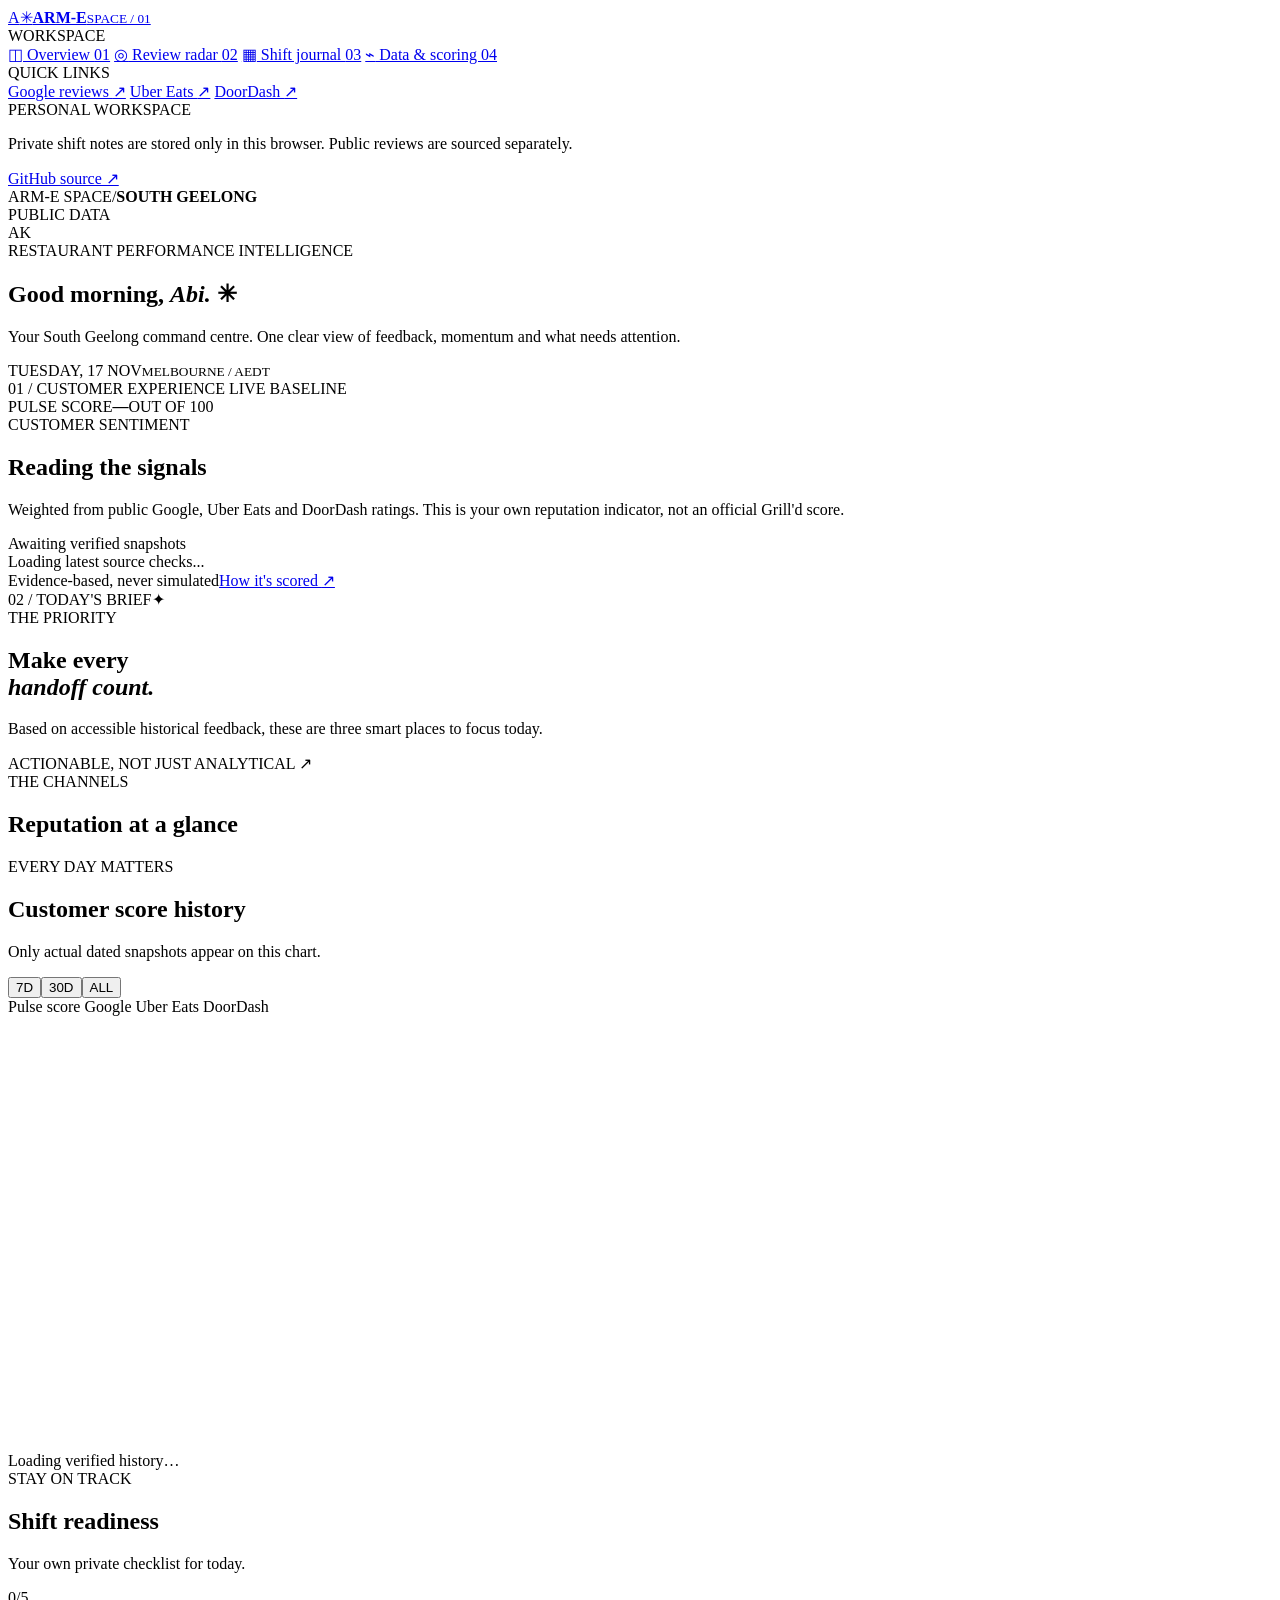
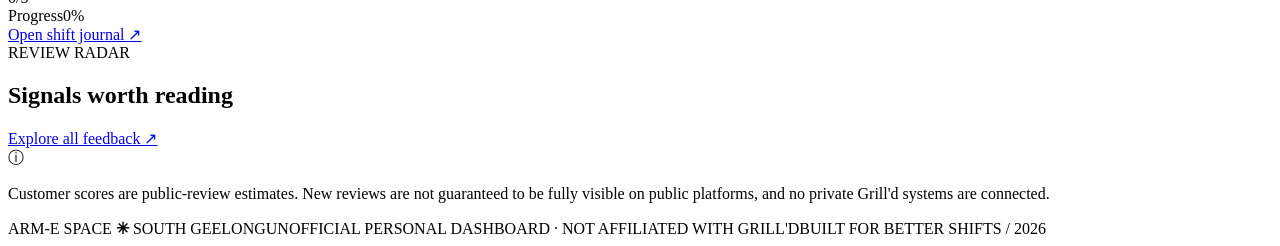
==== arm-e-space/index.html @ 887a0e31 "ARM-E Space: build responsive South Geelong dashboard shell" ====
<!doctype html>
<html lang="en-AU">
<head>
  <meta charset="utf-8">
  <meta name="viewport" content="width=device-width, initial-scale=1">
  <meta name="theme-color" content="#0a111a">
  <meta name="description" content="ARM-E Space: an unofficial personal customer feedback and shift planning dashboard for Grill'd South Geelong.">
  <title>ARM-E Space · South Geelong</title>
  <link rel="preconnect" href="https://fonts.googleapis.com">
  <link rel="preconnect" href="https://fonts.gstatic.com" crossorigin>
  <link href="https://fonts.googleapis.com/css2?family=DM+Sans:wght@400;500;600;700&family=Space+Grotesk:wght@400;500;600;700&display=swap" rel="stylesheet">
  <link rel="icon" href="./icon.svg" type="image/svg+xml">
  <link rel="stylesheet" href="./style.css">
  <script src="./app.js" defer></script>
</head>
<body>
<div class="shell">
  <aside class="sidebar" aria-label="Main navigation">
    <a href="#overview" class="brand" aria-label="ARM-E Space home"><span class="brand-mark">A<span>✳</span></span><span><strong>ARM-E</strong><small>SPACE / 01</small></span></a>
    <div class="nav-group-label">WORKSPACE</div>
    <nav class="navigation">
      <a href="#overview" data-view-link="overview" class="nav-link active"><span class="nav-symbol">◫</span> Overview <span class="nav-end">01</span></a>
      <a href="#feedback" data-view-link="feedback" class="nav-link"><span class="nav-symbol">◎</span> Review radar <span class="nav-end">02</span></a>
      <a href="#shift" data-view-link="shift" class="nav-link"><span class="nav-symbol">▦</span> Shift journal <span class="nav-end">03</span></a>
      <a href="#method" data-view-link="method" class="nav-link"><span class="nav-symbol">⌁</span> Data & scoring <span class="nav-end">04</span></a>
    </nav>
    <div class="nav-group-label nav-second">QUICK LINKS</div>
    <a class="outside-link" href="https://www.google.com/maps/search/?api=1&query=Grilld%20Burgers%20Geelong%20South" target="_blank" rel="noopener noreferrer">Google reviews <span>↗</span></a>
    <a class="outside-link" href="https://www.ubereats.com/au/store/grilld-south-geelong/2gh8t1UWX7C-uvwuHaLikQ" target="_blank" rel="noopener noreferrer">Uber Eats <span>↗</span></a>
    <a class="outside-link" href="https://www.doordash.com/store/grilld-south-geelong-40957569/" target="_blank" rel="noopener noreferrer">DoorDash <span>↗</span></a>
    <div class="sidebar-bottom"><div class="tiny-status"><i></i> PERSONAL WORKSPACE</div><p>Private shift notes are stored only in this browser. Public reviews are sourced separately.</p><a href="https://github.com/aby1602/Portfolio/tree/main/arm-e-space" target="_blank" rel="noopener noreferrer">GitHub source ↗</a></div>
  </aside>

  <div class="workspace">
    <header class="topbar">
      <div class="breadcrumbs"><span>ARM-E SPACE</span><span class="breadcrumb-divider">/</span><strong>SOUTH GEELONG</strong></div>
      <div class="top-actions"><span class="sync-pill"><span class="sync-dot"></span> PUBLIC DATA</span><time id="liveClock"></time><div class="avatar" title="Personal workspace">AK</div></div>
    </header>

    <main class="main-content">
      <section id="overview" data-view class="view">
        <div class="page-heading"><div><div class="eyebrow"><span class="eyebrow-line"></span> RESTAURANT PERFORMANCE INTELLIGENCE</div><h1>Good morning, <em>Abi.</em> <span class="heading-spark">✳</span></h1><p>Your South Geelong command centre. One clear view of feedback, momentum and what needs attention.</p></div><div class="heading-date"><span id="todayLabel">TUESDAY, 17 NOV</span><small>MELBOURNE / AEDT</small></div></div>

        <div class="score-area">
          <article class="panel score-card">
            <div class="panel-kicker"><span>01 / CUSTOMER EXPERIENCE</span><span class="chip lime"><span class="tiny-circle"></span> LIVE BASELINE</span></div>
            <div class="score-content">
              <div class="score-ring" id="scoreRing"><div class="ring-inner"><span class="ring-label">PULSE SCORE</span><strong id="pulseScore">—</strong><span class="ring-max">OUT OF 100</span></div></div>
              <div class="score-context"><span class="mini-eyebrow">CUSTOMER SENTIMENT</span><h2 id="scoreHeadline">Reading the signals</h2><p>Weighted from public Google, Uber Eats and DoorDash ratings. This is your own reputation indicator, not an official Grill'd score.</p><div class="score-trend" id="scoreDelta">Awaiting verified snapshots</div><div class="asof" id="scoreAsOf">Loading latest source checks...</div></div>
            </div>
            <div class="score-footer"><span><b class="footer-dot"></b> Evidence-based, never simulated</span><a href="#method" data-view-link="method">How it's scored <span>↗</span></a></div>
          </article>

          <article class="panel focus-card">
            <div class="panel-kicker"><span>02 / TODAY'S BRIEF</span><span class="focus-icon">✦</span></div>
            <div class="focus-top"><span class="focus-overline">THE PRIORITY</span><h2>Make every<br><em>handoff count.</em></h2><p>Based on accessible historical feedback, these are three smart places to focus today.</p></div>
            <div id="focusList" class="focus-list"></div>
            <div class="focus-foot">ACTIONABLE, NOT JUST ANALYTICAL <span>↗</span></div>
          </article>
        </div>

        <div class="section-head"><div><span class="micro-title">THE CHANNELS</span><h2>Reputation at a glance</h2></div><span class="muted-asof" id="channelsAsOf"></span></div>
        <div class="platform-grid" id="platformGrid"></div>

        <div class="lower-grid">
          <article class="panel graph-panel">
            <div class="panel-top"><div><span class="micro-title">EVERY DAY MATTERS</span><h2>Customer score history</h2><p>Only actual dated snapshots appear on this chart.</p></div><div class="period-switch" role="group" aria-label="Chart time range"><button type="button" data-range="7" class="selected">7D</button><button type="button" data-range="30">30D</button><button type="button" data-range="all">ALL</button></div></div>
            <div class="chart-legend"><span><i class="legend-dot dot-overall"></i> Pulse score</span><span><i class="legend-dot dot-google"></i> Google</span><span><i class="legend-dot dot-uber"></i> Uber Eats</span><span><i class="legend-dot dot-dd"></i> DoorDash</span></div>
            <div class="chart-wrap" id="chartWrap"><svg id="trendSvg" viewBox="0 0 760 260" preserveAspectRatio="xMidYMid meet" role="img" aria-label="Verified dated customer ratings trend chart"></svg></div>
            <div class="chart-caption" id="chartCaption">Loading verified history…</div>
          </article>
          <article class="panel next-panel">
            <div class="panel-top"><div><span class="micro-title">STAY ON TRACK</span><h2>Shift readiness</h2><p>Your own private checklist for today.</p></div><span class="completion-chip" id="completionChip">0/5</span></div>
            <div id="quickChecklist" class="checklist"></div>
            <div class="check-progress"><span id="checkProgressText">Progress</span><span id="checkPercent">0%</span></div>
            <div class="progress-track"><div id="checkFill"></div></div>
            <a href="#shift" data-view-link="shift" class="text-action">Open shift journal <span>↗</span></a>
          </article>
        </div>

        <div class="section-head"><div><span class="micro-title">REVIEW RADAR</span><h2>Signals worth reading</h2></div><a href="#feedback" data-view-link="feedback" class="text-action">Explore all feedback ↗</a></div>
        <div class="insight-grid" id="insightGrid"></div>
        <div class="disclosure"><span>ⓘ</span><p>Customer scores are public-review estimates. New reviews are not guaranteed to be fully visible on public platforms, and no private Grill'd systems are connected.</p></div>
      </section>

      <section id="feedback" data-view class="view" hidden>
        <div class="page-heading simple"><div><div class="eyebrow"><span class="eyebrow-line"></span> FEEDBACK INTELLIGENCE</div><h1>Review <em>radar.</em></h1><p>Catch the compliments. Find the friction. Turn patterns into better shifts.</p></div></div>
        <div class="stat-strip"><div><span>LATEST REVIEW CHECK</span><strong id="reviewCheckStatus">Checking…</strong></div><div><span>HISTORICAL HIGHLIGHTS</span><strong id="highlightCount">—</strong></div><div><span>VERIFIED NEW REVIEWS</span><strong id="newCount">—</strong></div></div>
        <div class="feedback-controls"><div class="filter-group" role="group" aria-label="Review filters"><button type="button" data-filter="all" class="selected">All feedback</button><button type="button" data-filter="positive">Wins</button><button type="button" data-filter="watch">To improve</button></div><p>Historical reviews are clearly labelled; they're not claimed as newly posted.</p></div>
        <div class="feedback-grid" id="feedbackGrid"></div>
        <div class="disclosure"><span>ⓘ</span><p>Ratings and written reviews can be incomplete or cached on public websites. This radar shows selected verifiable examples, not every customer review.</p></div>
      </section>

      <section id="shift" data-view class="view" hidden>
        <div class="page-heading simple"><div><div class="eyebrow"><span class="eyebrow-line"></span> YOUR PRIVATE OPERATING LOG</div><h1>Own the <em>shift.</em></h1><p>A low-friction place to reflect, reset and build better habits each day.</p></div></div>
        <div class="private-notice"><span>◈</span><div><strong>Private by design</strong><p>Everything on this page stays in your current browser's local storage, not GitHub. Export a backup before clearing browser data or switching devices.</p></div></div>
        <div class="journal-grid">
          <article class="panel journal-panel"><div class="panel-top"><div><span class="micro-title">DAILY CHECK-IN</span><h2>Shift scorecard</h2></div><label class="date-label">DATE <input type="date" id="journalDate"></label></div>
            <p class="panel-help">Rate your own shift from 1 (needs work) to 5 (excellent). Self-assessment is separate from public review scores.</p>
            <div id="metricControls" class="metric-controls"></div>
            <div class="journal-score"><div><small>MY SHIFT SCORE</small><strong id="shiftScore">Not rated</strong></div><span>SELF-REPORTED / 100</span></div>
            <label class="note-label" for="journalNotes">SHIFT NOTES / WINS / NEXT STEPS</label><textarea id="journalNotes" rows="5" placeholder="What went well? What would I improve? Any coaching or follow-ups for tomorrow?"></textarea>
            <div class="journal-actions"><button type="button" id="saveJournal" class="primary-button">Save today's log <span>↗</span></button><button type="button" id="exportJournal" class="secondary-button">Export backup ↓</button></div><p id="saveStatus" class="form-status" aria-live="polite"></p>
          </article>
          <article class="panel journal-side"><div class="panel-top"><div><span class="micro-title">YOUR PERSONAL TRACKER</span><h2>Recent logs</h2><p>Build your own operational history.</p></div></div><div id="journalHistory" class="journal-history"></div><div class="journal-side-foot"><strong>Small improvements compound.</strong><p>Score the shift, note the lesson, and carry one improvement into the next day.</p></div></article>
        </div>
      </section>

      <section id="method" data-view class="view" hidden>
        <div class="page-heading simple"><div><div class="eyebrow"><span class="eyebrow-line"></span> TRANSPARENCY & TRUST</div><h1>Behind the <em>numbers.</em></h1><p>Every point comes from a dated public observation. Here's what the dashboard can and cannot tell you.</p></div></div>
        <div class="method-grid">
          <article class="panel method-hero"><span class="micro-title">CUSTOMER PULSE / FORMULA</span><h2>Simple, explainable, consistent.</h2><div class="formula">({<span>Google × 50%</span>} + {<span>Uber Eats × 30%</span>} + {<span>DoorDash × 20%</span>}) ÷ 5 × 100</div><p>Weights reflect an editorial dashboard choice. They're not based on Grill'd policy, and sources do not measure identical customer populations. Missing ratings mean no score for that date.</p></article>
          <article class="panel method-side"><span class="micro-title">IMPORTANT DISTINCTION</span><h2>Review score ≠ store performance.</h2><p>This site does not know sales, service times, team performance, orders, complaints received internally or official Grill'd audits. Your private shift score is a self-report, not verified operational data.</p></article>
        </div>
        <div class="panel history-panel"><div class="panel-top"><div><span class="micro-title">AUDIT TRAIL</span><h2>Verified snapshots</h2><p>Rating counts marked “+” are lower-bound estimates, not precise counts.</p></div></div><div class="history-table-wrap"><table class="history-table"><thead><tr><th>DATE</th><th>GOOGLE</th><th>UBER EATS</th><th>DOORDASH</th><th>PULSE</th><th>COVERAGE</th></tr></thead><tbody id="snapshotRows"></tbody></table></div></div>
        <div class="method-footer"><p>Data file: <a href="./data/reviews.json" target="_blank" rel="noopener noreferrer">reviews.json ↗</a></p><p>Monitoring source: daily ChatGPT Grill'd Geelong Review Watch. The published chart changes only when this JSON is updated with verified observations.</p></div>
      </section>
    </main>
    <footer class="footer"><span>ARM-E SPACE <b>✳</b> SOUTH GEELONG</span><span>UNOFFICIAL PERSONAL DASHBOARD · NOT AFFILIATED WITH GRILL'D</span><span>BUILT FOR BETTER SHIFTS / 2026</span></footer>
  </div>
</div>
<div class="toast" id="toast" role="status" aria-live="polite"></div>
</body>
</html>
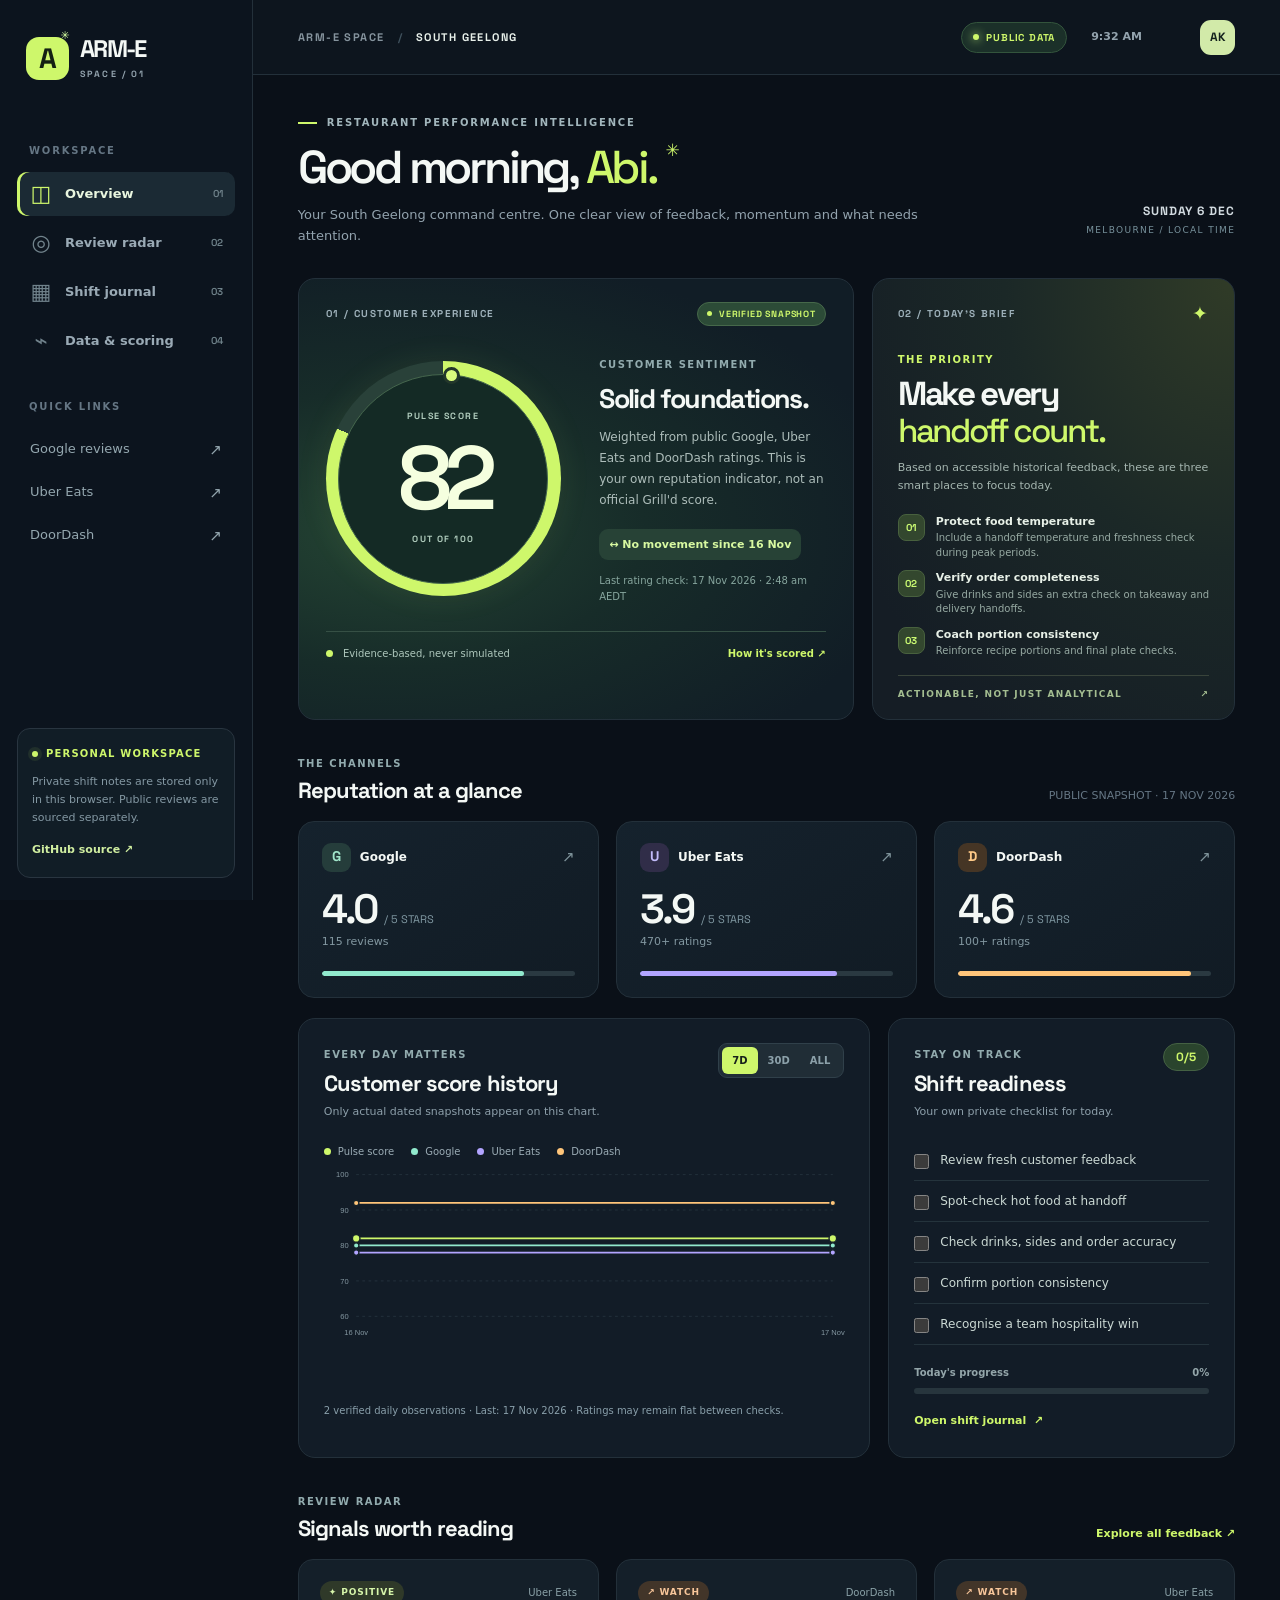
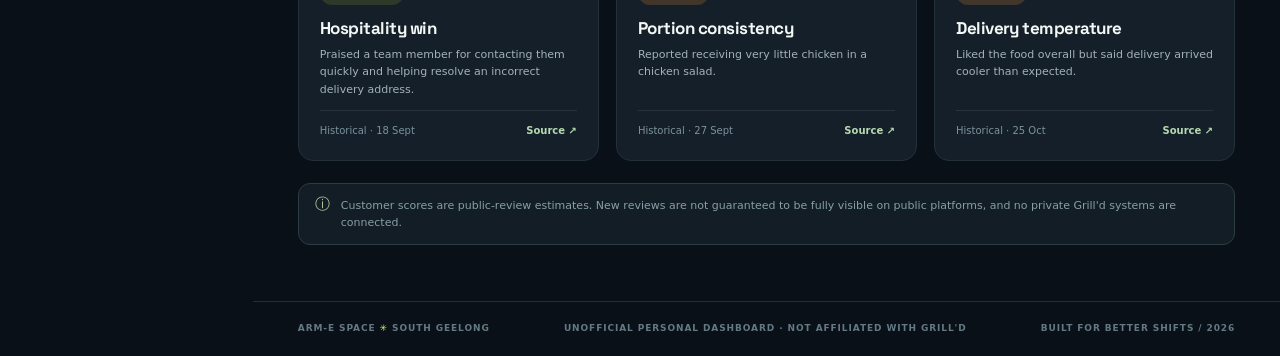
==== commit 67ef3438: "ARM-E Space: clarify source freshness and local timezone" ====
--- a/arm-e-space/index.html
+++ b/arm-e-space/index.html
@@ -39,11 +39,11 @@
 
     <main class="main-content">
       <section id="overview" data-view class="view">
-        <div class="page-heading"><div><div class="eyebrow"><span class="eyebrow-line"></span> RESTAURANT PERFORMANCE INTELLIGENCE</div><h1>Good morning, <em>Abi.</em> <span class="heading-spark">✳</span></h1><p>Your South Geelong command centre. One clear view of feedback, momentum and what needs attention.</p></div><div class="heading-date"><span id="todayLabel">TUESDAY, 17 NOV</span><small>MELBOURNE / AEDT</small></div></div>
+        <div class="page-heading"><div><div class="eyebrow"><span class="eyebrow-line"></span> RESTAURANT PERFORMANCE INTELLIGENCE</div><h1>Good morning, <em>Abi.</em> <span class="heading-spark">✳</span></h1><p>Your South Geelong command centre. One clear view of feedback, momentum and what needs attention.</p></div><div class="heading-date"><span id="todayLabel">TUESDAY, 17 NOV</span><small>MELBOURNE / LOCAL TIME</small></div></div>
 
         <div class="score-area">
           <article class="panel score-card">
-            <div class="panel-kicker"><span>01 / CUSTOMER EXPERIENCE</span><span class="chip lime"><span class="tiny-circle"></span> LIVE BASELINE</span></div>
+            <div class="panel-kicker"><span>01 / CUSTOMER EXPERIENCE</span><span class="chip lime"><span class="tiny-circle"></span> VERIFIED SNAPSHOT</span></div>
             <div class="score-content">
               <div class="score-ring" id="scoreRing"><div class="ring-inner"><span class="ring-label">PULSE SCORE</span><strong id="pulseScore">—</strong><span class="ring-max">OUT OF 100</span></div></div>
               <div class="score-context"><span class="mini-eyebrow">CUSTOMER SENTIMENT</span><h2 id="scoreHeadline">Reading the signals</h2><p>Weighted from public Google, Uber Eats and DoorDash ratings. This is your own reputation indicator, not an official Grill'd score.</p><div class="score-trend" id="scoreDelta">Awaiting verified snapshots</div><div class="asof" id="scoreAsOf">Loading latest source checks...</div></div>
--- a/arm-e-space/style.css
+++ b/arm-e-space/style.css
@@ -0,0 +1,232 @@
+:root{color-scheme:dark;--bg:#0a1018;--sidebar:#0c141e;--surface:#121c27;--surface-2:#17232e;--border:#293540;--border-soft:#23303a;--text:#f4f8f5;--muted:#93a3ae;--faint:#657684;--lime:#cef76b;--mint:#91e9cd;--yellow:#ffc57a;--purple:#b2a4ff;--radius:17px;font-synthesis:none}
+*{box-sizing:border-box}
+html{scroll-behavior:smooth}
+body{margin:0;background:var(--bg);color:var(--text);font:14px/1.55 "DM Sans",system-ui,sans-serif}
+h1,h2,h3,p{margin:0}
+h1,h2,h3,.brand,.score-ring,.platform-rating,.stat-strip strong{font-family:"Space Grotesk",system-ui,sans-serif}
+button,input,textarea{font:inherit}
+button{cursor:pointer}
+a{color:inherit;text-decoration:none}
+a:focus-visible,button:focus-visible,input:focus-visible,textarea:focus-visible{outline:2px solid var(--lime);outline-offset:3px}
+[hidden]{display:none!important}
+.shell{display:flex;min-height:100vh}
+.sidebar{width:253px;flex:0 0 253px;position:sticky;top:0;height:100vh;background:var(--sidebar);border-right:1px solid var(--border-soft);display:flex;flex-direction:column;padding:30px 17px 22px;z-index:3}
+.brand{display:flex;align-items:center;gap:11px;padding:5px 9px 9px;letter-spacing:-.04em}
+.brand-mark{height:43px;width:43px;display:grid;place-items:center;background:var(--lime);color:#142013;font-size:28px;line-height:1;border-radius:13px;font-weight:700;position:relative}
+.brand-mark span{position:absolute;right:0;top:-7px;color:#d7ffa2;font-size:11px}
+.brand strong{display:block;font-size:24px;line-height:1.15;letter-spacing:-.07em}
+.brand small{font-size:9px;letter-spacing:.24em;color:var(--muted);display:block;font-weight:700;margin-top:5px}
+.nav-group-label{color:var(--faint);font-size:10px;font-weight:700;letter-spacing:.18em;margin:52px 12px 14px}
+.navigation{display:grid;gap:5px}
+.nav-link{display:flex;align-items:center;gap:12px;border-radius:10px;padding:11px 12px;color:#9aaab5;font-size:13px;font-weight:600;transition:background .2s,color .2s}
+.nav-link:hover,.nav-link.active{background:#1b2a34;color:#e9f6df}
+.nav-link.active{box-shadow:inset 3px 0 var(--lime)}
+.nav-symbol{font-family:system-ui;font-size:22px;font-weight:400;color:#71838c;width:24px;line-height:1;text-align:center}
+.nav-link.active .nav-symbol{color:var(--lime)}
+.nav-end{margin-left:auto;color:#70838b;font-size:10px;font-family:"Space Grotesk",sans-serif}
+.nav-second{margin-top:36px}
+.outside-link{color:#94a7af;padding:10px 13px;display:flex;justify-content:space-between;font-size:13px;border-radius:10px}
+.outside-link span{font-size:15px}
+.outside-link:hover{color:var(--lime);background:#182630}
+.sidebar-bottom{margin-top:auto;border:1px solid var(--border);padding:17px 14px;border-radius:13px;background:#111d26}
+.tiny-status{display:flex;align-items:center;gap:8px;font-size:10px;letter-spacing:.12em;font-weight:700;color:var(--lime)}
+.tiny-status i{width:6px;height:6px;border-radius:100%;background:var(--lime);box-shadow:0 0 0 4px #cef76b14}
+.sidebar-bottom p{margin:11px 0;color:#8498a3;font-size:11px;line-height:1.65}
+.sidebar-bottom a{font-size:11px;color:#d0eea0;font-weight:600}
+.workspace{flex:1;min-width:0;display:flex;flex-direction:column}
+.topbar{height:75px;padding:0 clamp(22px,3.5vw,55px);border-bottom:1px solid var(--border-soft);display:flex;justify-content:space-between;align-items:center;background:#0d151e}
+.breadcrumbs{font:700 11px "Space Grotesk",sans-serif;letter-spacing:.13em;color:#85939d}
+.breadcrumbs strong{color:#e7efe9}
+.breadcrumb-divider{margin:0 13px;color:#40525e}
+.top-actions{display:flex;align-items:center;gap:24px}
+.sync-pill{font:700 10px "Space Grotesk",sans-serif;letter-spacing:.08em;color:var(--lime);background:#1b3029;border:1px solid #33543c;border-radius:100px;padding:8px 11px;display:flex;align-items:center;gap:7px}
+.sync-dot{height:6px;width:6px;background:var(--lime);border-radius:50%;box-shadow:0 0 10px #cafc83}
+#liveClock{font-size:11px;font-weight:700;color:var(--muted);min-width:85px}
+.avatar{height:35px;width:35px;border-radius:11px;background:#d2eaa9;color:#13211d;display:grid;place-items:center;font-family:"Space Grotesk",sans-serif;font-size:12px;font-weight:700}
+.main-content{width:100%;max-width:1560px;margin:0 auto;flex:1;padding:40px clamp(22px,3.5vw,55px) 56px}
+.page-heading{display:flex;justify-content:space-between;align-items:flex-end;gap:25px;margin-bottom:32px}
+.page-heading.simple{margin-bottom:29px}
+.eyebrow{font-size:10px;letter-spacing:.18em;font-weight:700;color:#a2b6bc;display:flex;align-items:center;gap:10px;margin-bottom:10px}
+.eyebrow-line{width:19px;height:2px;background:var(--lime);display:inline-block}
+.page-heading h1{font-size:clamp(30px,3.6vw,52px);font-weight:600;letter-spacing:-.07em;line-height:1.15}
+.page-heading h1 em,.focus-top h2 em{color:var(--lime);font-weight:500;font-style:normal}
+.heading-spark{font-size:17px;vertical-align:top;color:var(--lime);letter-spacing:normal}
+.page-heading p{font-size:13px;color:var(--muted);margin-top:12px;max-width:680px}
+.heading-date{text-align:right;flex-shrink:0;display:flex;flex-direction:column;gap:5px;margin-bottom:8px}
+.heading-date span{font:700 12px "Space Grotesk",sans-serif;letter-spacing:.08em;color:#d2dbe0}
+.heading-date small{font-size:9px;letter-spacing:.15em;color:#78929c}
+.panel{background:var(--surface);border:1px solid var(--border-soft);border-radius:var(--radius);min-width:0}
+.score-area{display:grid;grid-template-columns:minmax(0,1.53fr) minmax(290px,1fr);gap:18px}
+.panel-kicker{display:flex;justify-content:space-between;gap:10px;align-items:center;font:700 10px "Space Grotesk",sans-serif;letter-spacing:.14em;color:#9db0b9}
+.score-card{padding:23px 27px 0;background:radial-gradient(ellipse at 16% 57%,#244433 0%,#172c29 39%,#111d26 80%);overflow:hidden}
+.chip{font-size:9px;letter-spacing:.09em;border-radius:30px;padding:5px 9px;display:flex;align-items:center;gap:7px}
+.chip.lime{background:#2c4b37;color:var(--lime);border:1px solid #46684a}
+.tiny-circle{height:5px;width:5px;border-radius:50%;background:var(--lime)}
+.score-content{display:flex;align-items:center;gap:clamp(20px,3vw,49px);padding:27px 0 26px}
+.score-ring{width:clamp(185px,20vw,235px);height:clamp(185px,20vw,235px);border-radius:50%;display:grid;place-items:center;flex-shrink:0;position:relative;background:conic-gradient(var(--lime) 0deg,#263b30 0deg);box-shadow:0 0 34px #caef6c13}
+.score-ring:after{content:"";width:11px;height:11px;position:absolute;top:6px;left:50%;background:#dafb7d;border:3px solid #23372b;border-radius:50%}
+.ring-inner{background:#142a25;width:calc(100% - 25px);height:calc(100% - 25px);border-radius:50%;display:flex;flex-direction:column;align-items:center;justify-content:center;border:1px solid #45664d}
+.ring-label,.ring-max{font-size:9px;letter-spacing:.16em;font-weight:700;color:#afcbbc}
+.ring-inner strong{font-size:clamp(62px,7vw,93px);font-weight:600;letter-spacing:-.09em;line-height:1.2;margin:1px 0;color:#f5ffdf}
+.ring-max{font-size:9px}
+.score-context{min-width:0;max-width:335px}
+.mini-eyebrow,.focus-overline,.micro-title{color:#92abae;font-size:10px;font-weight:700;letter-spacing:.15em}
+.score-context h2{font-size:clamp(23px,2.1vw,33px);line-height:1.12;letter-spacing:-.06em;margin:10px 0 12px}
+.score-context p{color:#adbdba;font-size:12px;line-height:1.75}
+.score-trend{display:inline-flex;align-items:center;gap:7px;padding:7px 10px;border-radius:9px;background:#274236;color:#d8f9a1;font-size:11px;font-weight:700;margin-top:18px}
+.asof{font-size:10px;color:#87a69e;margin-top:13px;line-height:1.6}
+.score-footer{border-top:1px solid #365045;padding:14px 0;display:flex;justify-content:space-between;gap:12px;align-items:center;color:#aec7bc;font-size:10px}
+.score-footer>a{font-weight:700;color:var(--lime)}
+.footer-dot{width:7px;height:7px;border-radius:50%;background:var(--lime);display:inline-block;margin-right:7px}
+.focus-card{padding:22px 25px 17px;background:radial-gradient(ellipse at top right,#303b27 0%,#1b2827 45%,#151d25 86%);display:flex;flex-direction:column;overflow:hidden}
+.focus-icon{color:var(--lime);font-size:19px}
+.focus-top{margin-top:22px}
+.focus-overline{color:var(--lime)}
+.focus-top h2{font-size:clamp(25px,2.6vw,37px);letter-spacing:-.065em;line-height:1.1;margin:7px 0 9px}
+.focus-top p{font-size:11px;line-height:1.7;color:#a5b6b0}
+.focus-list{display:grid;gap:10px;margin:18px 0 16px}
+.focus-item{display:flex;gap:11px;align-items:flex-start}
+.focus-index{font:700 10px "Space Grotesk",sans-serif;color:#cafa72;background:#33472e;border:1px solid #48613e;border-radius:8px;width:27px;height:27px;display:grid;place-items:center;flex:0 0 27px}
+.focus-item strong{font-size:11px;display:block;line-height:1.4;color:#e7f0e7}
+.focus-item p{font-size:10px;color:#97aaa3;margin-top:2px;line-height:1.45}
+.focus-foot{margin-top:auto;border-top:1px solid #39443b;display:flex;justify-content:space-between;padding-top:12px;color:#a4be91;font-size:9px;letter-spacing:.15em;font-weight:700}
+.section-head{display:flex;align-items:flex-end;justify-content:space-between;gap:18px;margin:32px 0 17px}
+.section-head h2{font-size:22px;letter-spacing:-.045em;line-height:1.2;margin-top:4px}
+.muted-asof{color:var(--faint);font-size:11px}
+.platform-grid{display:grid;grid-template-columns:repeat(3,minmax(0,1fr));gap:17px}
+.platform-card{padding:21px 23px;background:linear-gradient(145deg,#15222d,#111b24);border:1px solid var(--border-soft);border-radius:16px;min-width:0;position:relative}
+.platform-top{display:flex;justify-content:space-between;align-items:center;gap:8px}
+.platform-name{display:flex;align-items:center;gap:9px;font-size:12px;font-weight:700}
+.platform-icon{width:29px;height:29px;display:grid;place-items:center;border-radius:9px;font-size:14px;font-family:"Space Grotesk",sans-serif;font-weight:700}
+.platform-icon.google{background:#253d3b;color:#a2e6cb}.platform-icon.uber{background:#302d48;color:#c2bbfa}.platform-icon.dd{background:#453525;color:#ffca88}
+.external-caret{color:#80959c;font-size:15px}
+.platform-rating{display:flex;align-items:baseline;gap:8px;margin:17px 0 3px}
+.platform-rating strong{font-size:41px;line-height:1;font-weight:600;letter-spacing:-.075em}
+.platform-rating span{font-size:11px;color:#8199a3}
+.platform-count{color:#8398a1;font-size:11px}
+.rating-track{height:5px;border-radius:9px;background:#2a3941;overflow:hidden;margin-top:21px}
+.rating-fill{height:100%;border-radius:9px;width:0}
+.rating-fill.google{background:var(--mint)}.rating-fill.uber{background:var(--purple)}.rating-fill.dd{background:var(--yellow)}
+.lower-grid{margin-top:20px;display:grid;grid-template-columns:minmax(0,1.65fr) minmax(290px,1fr);gap:18px}
+.graph-panel,.next-panel{padding:24px 25px;min-width:0}
+.panel-top{display:flex;justify-content:space-between;align-items:flex-start;gap:16px}
+.panel-top h2{font-size:22px;letter-spacing:-.04em;line-height:1.3;margin-top:5px}
+.panel-top p{color:#8d9faa;font-size:11px;margin-top:5px}
+.period-switch{background:#202d36;border:1px solid #30404a;border-radius:9px;display:flex;padding:3px;flex-shrink:0}
+.period-switch button{background:transparent;border:0;color:#8ca1aa;font-size:10px;font-weight:700;padding:6px 10px;border-radius:6px}
+.period-switch button.selected{color:#17211b;background:var(--lime)}
+.chart-legend{display:flex;align-items:center;gap:17px;flex-wrap:wrap;margin:24px 0 5px}
+.chart-legend span{display:flex;align-items:center;gap:7px;font-size:10px;color:#9aabb4}
+.legend-dot{height:7px;width:7px;display:inline-block;border-radius:50%}
+.dot-overall{background:var(--lime)}.dot-google{background:var(--mint)}.dot-uber{background:var(--purple)}.dot-dd{background:var(--yellow)}
+.chart-wrap{width:100%;position:relative;min-height:233px}
+.chart-wrap svg{display:block;width:100%;height:auto;overflow:visible}
+.chart-caption{font-size:10px;color:#899faa;padding-top:5px;min-height:35px}
+.chart-grid{stroke:#2a3a44;stroke-width:1;stroke-dasharray:4 5}
+.chart-axis-label{font-size:11px;fill:#8497a1;font-family:"DM Sans",sans-serif}
+.chart-series{stroke-linejoin:round;stroke-linecap:round;fill:none;stroke-width:2.5}
+.chart-point{stroke:#142129;stroke-width:2}
+.chart-point-focus{fill:#1b2933;stroke:var(--lime);stroke-width:1.5}
+.completion-chip{border:1px solid #446143;background:#2a442d;border-radius:40px;color:var(--lime);font:700 12px "Space Grotesk",sans-serif;padding:5px 12px}
+.checklist{display:grid;gap:0;margin-top:20px}
+.task{display:flex;align-items:flex-start;gap:11px;padding:11px 0;border-bottom:1px solid #24333c;cursor:pointer;font-size:12px;color:#cbd9d4;line-height:1.5}
+.task input{accent-color:var(--lime);margin:3px 0 0;width:15px;height:15px;flex-shrink:0}
+.task:has(input:checked) span{text-decoration:line-through;color:#71878a}
+.check-progress{display:flex;justify-content:space-between;gap:8px;font-size:10px;font-weight:700;color:#94a6aa;margin:20px 0 7px}
+.progress-track{height:6px;background:#27353d;border-radius:100px;overflow:hidden}
+.progress-track>div{height:100%;width:0;background:linear-gradient(90deg,#85d7af,var(--lime));border-radius:100px;transition:width .3s}
+.text-action{display:inline-block;color:var(--lime);font-size:11px;font-weight:700;margin-top:18px}
+.text-action span{margin-left:4px}
+.insight-grid{display:grid;grid-template-columns:repeat(3,minmax(0,1fr));gap:17px}
+.insight-card{background:#141f29;border:1px solid var(--border-soft);border-radius:15px;padding:21px;min-height:185px;display:flex;flex-direction:column}
+.insight-header{display:flex;justify-content:space-between;gap:8px;align-items:center;margin-bottom:13px}
+.tone-pill{font-size:9px;letter-spacing:.1em;font-weight:700;border-radius:30px;padding:5px 9px;background:#2f3929;color:#d6f5aa}
+.tone-pill.watch{background:#423529;color:#f8c69a}
+.insight-source{color:#8aa1a7;font-size:10px}
+.insight-card h3{font-size:17px;line-height:1.24;letter-spacing:-.03em;margin-bottom:7px}
+.insight-card p{font-size:11px;color:#a2b2b8;line-height:1.6;margin-bottom:12px}
+.insight-foot{display:flex;justify-content:space-between;gap:7px;margin-top:auto;padding-top:12px;border-top:1px solid #26333c;font-size:10px;color:#7c939b}
+.insight-foot a{color:#b7d9b0;font-weight:700}
+.disclosure{margin-top:22px;display:flex;gap:11px;align-items:flex-start;border:1px solid #2c3c43;border-radius:12px;padding:13px 16px;color:#879ea7;background:#121d26;font-size:11px}
+.disclosure span{font-size:15px;color:#b8c7a4;line-height:1}
+.footer{margin-top:auto;padding:20px clamp(22px,3.5vw,55px);border-top:1px solid var(--border-soft);display:flex;justify-content:space-between;gap:16px;align-items:center;color:#637984;font-size:9px;letter-spacing:.1em;font-weight:700}
+.footer b{color:var(--lime)}
+.stat-strip{display:grid;grid-template-columns:repeat(3,minmax(0,1fr));gap:14px;margin-bottom:26px}
+.stat-strip>div{background:#16232e;padding:23px;border:1px solid var(--border);border-radius:15px}
+.stat-strip span{color:#91a6af;font-size:10px;letter-spacing:.13em;font-weight:700;display:block}
+.stat-strip strong{font-size:21px;letter-spacing:-.04em;display:block;margin-top:11px}
+.feedback-controls{display:flex;justify-content:space-between;align-items:center;gap:20px;margin-bottom:19px}
+.filter-group{display:inline-flex;gap:5px;background:#1b2933;border-radius:10px;border:1px solid #2d414c;padding:4px}
+.filter-group button{border:0;border-radius:7px;background:transparent;color:#90a6b0;padding:9px 15px;font-size:11px;font-weight:700}
+.filter-group button.selected{color:#1b271d;background:var(--lime)}
+.feedback-controls p{color:#849ba4;font-size:11px}
+.feedback-grid{display:grid;grid-template-columns:repeat(2,minmax(0,1fr));gap:16px}
+.feedback-card{background:#15222c;border:1px solid var(--border);border-radius:14px;padding:23px;display:flex;flex-direction:column;gap:13px}
+.feedback-card-top{display:flex;align-items:center;justify-content:space-between;gap:10px}
+.platform-tag{font-size:11px;color:#d4e0e0;font-weight:700}
+.old-tag{font-size:9px;letter-spacing:.1em;color:#9daeb5;background:#2a3943;padding:5px 9px;border-radius:30px}
+.feedback-card h3{font-size:21px;letter-spacing:-.045em;line-height:1.2}
+.feedback-card p{font-size:12px;color:#aebdc1;line-height:1.65}
+.feedback-card-bottom{border-top:1px solid #30404a;padding-top:12px;margin-top:auto;display:flex;align-items:center;justify-content:space-between;gap:12px;color:#88a0a9;font-size:10px}
+.feedback-card-bottom a{font-size:11px;color:var(--lime);font-weight:700}
+.private-notice{display:flex;gap:14px;padding:18px;background:#1b2f2a;border:1px solid #335d44;border-radius:15px;margin-bottom:19px}
+.private-notice>span{font-size:26px;color:var(--lime)}
+.private-notice strong{font-size:13px;color:#e1f5de}
+.private-notice p{color:#a8c3b4;font-size:11px;margin-top:5px}
+.journal-grid{display:grid;grid-template-columns:minmax(0,1.3fr) minmax(280px,.8fr);gap:18px}
+.journal-panel,.journal-side{padding:26px}
+.date-label{font-size:10px;color:#94aab2;font-weight:700;letter-spacing:.11em;display:flex;flex-direction:column;gap:5px}
+input[type=date]{background:#21313c;border:1px solid #3d515a;color:#e3ede9;border-radius:8px;padding:9px 10px;font-size:12px;color-scheme:dark}
+.panel-help{font-size:11px;color:#8fa5af;margin-top:11px}
+.metric-controls{margin-top:16px}
+.metric-row{border-bottom:1px solid #2a3a44;padding:16px 0 14px;display:flex;align-items:center;justify-content:space-between;gap:18px}
+.metric-row>div:first-child{max-width:265px}
+.metric-row strong{font-size:13px;display:block}
+.metric-row small{font-size:10px;color:#899fab;display:block}
+.metric-pills{display:flex;gap:6px}
+.metric-pills button{width:32px;height:32px;border-radius:9px;border:1px solid #3a4d55;background:#20303b;color:#a3b6bc;font-family:"Space Grotesk",sans-serif;font-weight:700}
+.metric-pills button.active{background:var(--lime);color:#172219;border-color:var(--lime)}
+.journal-score{display:flex;justify-content:space-between;align-items:center;background:#263c30;padding:16px 19px;border:1px solid #426347;border-radius:13px;margin:23px 0}
+.journal-score small{font-size:10px;color:#a8ceb1;display:block;letter-spacing:.13em}
+.journal-score strong{font:600 29px "Space Grotesk",sans-serif;color:var(--lime);display:block}
+.journal-score span{color:#a6c1ae;font-size:10px;font-weight:700}
+.note-label{display:block;color:#a9b9bf;font-size:10px;font-weight:700;letter-spacing:.13em;margin-bottom:9px}
+textarea{resize:vertical;width:100%;background:#1e2d38;border:1px solid #3a4d57;border-radius:12px;color:#edf4ed;padding:14px;min-height:134px;font-size:12px}
+textarea::placeholder{color:#708892}
+.journal-actions{display:flex;gap:9px;flex-wrap:wrap;margin-top:15px}
+.primary-button{background:var(--lime);color:#1d2b1a;border:1px solid var(--lime);padding:11px 17px;border-radius:9px;font-weight:700;font-size:12px}
+.primary-button span{margin-left:12px}
+.secondary-button{border:1px solid #45615b;background:#263830;color:#daeddb;padding:11px 17px;border-radius:9px;font-weight:700;font-size:12px}
+.form-status{color:#a4d2af;min-height:21px;font-size:11px;margin-top:9px}
+.journal-side{display:flex;flex-direction:column}
+.journal-history{margin-top:20px;display:grid;gap:9px;align-content:start}
+.journal-entry{border:1px solid #33434d;background:#1c2c36;border-radius:11px;padding:13px 14px;width:100%;display:flex;align-items:center;justify-content:space-between;gap:10px;text-align:left;color:#d6e0df}
+.journal-entry strong{font-size:11px;display:block}
+.journal-entry small{display:block;font-size:10px;color:#91a4ac;margin-top:4px}
+.journal-entry b{font:700 20px "Space Grotesk",sans-serif;color:var(--lime)}
+.journal-empty{color:#91a4ac;font-size:12px;padding:22px;background:#1d2b34;border-radius:12px}
+.journal-side-foot{padding:22px;background:#293c32;border-radius:13px;margin-top:auto}
+.journal-side-foot strong{color:var(--lime);font-size:15px}
+.journal-side-foot p{color:#b2c7ba;font-size:11px;line-height:1.7;margin-top:7px}
+.method-grid{display:grid;grid-template-columns:minmax(0,1.5fr) minmax(260px,.75fr);gap:18px}
+.method-hero,.method-side,.history-panel{padding:26px}
+.method-hero{background:linear-gradient(140deg,#223b30,#15252a)}
+.method-hero h2,.method-side h2{font-size:27px;letter-spacing:-.055em;margin-top:12px;line-height:1.22}
+.method-hero p,.method-side p{font-size:12px;color:#aac0b9;line-height:1.8;margin-top:16px}
+.formula{margin:23px 0 8px;padding:20px;border:1px solid #53684d;border-radius:13px;background:#263e33;color:#effde5;font:600 clamp(14px,1.6vw,20px) "Space Grotesk",sans-serif;line-height:1.7;overflow-wrap:anywhere}
+.formula span{color:var(--lime)}
+.history-panel{margin-top:18px}
+.history-table-wrap{overflow:auto;margin-top:21px}
+.history-table{border-collapse:collapse;width:100%;font-size:11px;min-width:590px;text-align:left}
+.history-table th{padding:12px 14px;background:#1f2f38;color:#91a7af;font-size:10px;letter-spacing:.13em}
+.history-table td{border-bottom:1px solid #293944;padding:14px;color:#cbd7d5}
+.history-table td strong{font:700 17px "Space Grotesk",sans-serif;color:var(--lime)}
+.method-footer{display:flex;justify-content:space-between;gap:20px;color:#8ba3ab;font-size:11px;margin-top:23px}
+.method-footer p{max-width:500px}
+.method-footer a{color:var(--lime)}
+.toast{opacity:0;pointer-events:none;position:fixed;bottom:24px;right:28px;background:#d1f58a;color:#162619;padding:12px 18px;border-radius:11px;box-shadow:0 20px 45px #0008;font-weight:700;font-size:12px;transition:opacity .2s;z-index:20}
+.toast.show{opacity:1}
+@media(max-width:1160px){.sidebar{width:216px;flex-basis:216px}.main-content{padding:30px 24px}.topbar{padding:0 24px}.score-content{gap:18px}.score-ring{width:183px;height:183px}.ring-inner strong{font-size:65px}.focus-card{padding:20px}.score-card{padding:20px 21px 0}.lower-grid{grid-template-columns:minmax(0,1.3fr) minmax(280px,1fr)}}
+@media(max-width:980px){.sidebar{width:76px;flex-basis:76px;padding:22px 10px}.brand{padding:0;justify-content:center}.brand>span:last-child,.nav-group-label,.nav-link .nav-end,.outside-link,.sidebar-bottom{display:none}.nav-link{justify-content:center;padding:12px 9px;font-size:0}.nav-symbol{font-size:25px}.navigation{margin-top:65px}.score-area,.lower-grid,.journal-grid,.method-grid{grid-template-columns:1fr}.score-ring{width:220px;height:220px}.focus-list{grid-template-columns:repeat(3,1fr)}.focus-top h2 br{display:none}.focus-card{min-height:300px}.footer span:nth-child(2){display:none}}
+@media(max-width:690px){.shell{display:block}.sidebar{position:sticky;top:0;height:57px;width:100%;padding:0 15px;flex-direction:row;align-items:center;justify-content:space-between;border-bottom:1px solid var(--border);border-right:0;z-index:10}.brand-mark{width:34px;height:34px;border-radius:10px;font-size:23px}.brand>span:last-child{display:block}.brand strong{font-size:17px}.brand small{font-size:7px;margin-top:1px}.navigation{display:flex;margin:0;gap:3px}.nav-link,.nav-link:not(.active){display:flex;font-size:0;padding:8px;width:37px;justify-content:center}.nav-link.active{box-shadow:none;background:#253c30}.nav-symbol{font-size:21px}.topbar{height:55px;padding:0 18px}.breadcrumbs{font-size:9px}.top-actions{gap:10px}.sync-pill{font-size:8px;padding:6px 8px}.avatar{display:none}#liveClock{font-size:10px;min-width:0}.main-content{padding:27px 16px 36px}.page-heading{align-items:flex-start}.page-heading h1{font-size:34px}.page-heading p{font-size:12px}.heading-date{display:none}.score-content{flex-direction:column;align-items:center;text-align:center;padding:25px 0}.score-ring{width:216px;height:216px}.score-context{max-width:460px}.score-context h2{font-size:26px}.score-context p{font-size:12px}.score-card{padding:20px 19px 0}.focus-list{grid-template-columns:1fr}.focus-top h2{font-size:30px}.focus-card{min-height:0}.platform-grid{grid-template-columns:1fr;gap:11px}.platform-card{padding:18px}.platform-rating{margin:11px 0 2px}.platform-rating strong{font-size:36px}.rating-track{margin-top:15px}.insight-grid,.feedback-grid,.stat-strip{grid-template-columns:1fr}.graph-panel,.next-panel,.journal-panel,.journal-side{padding:20px 17px}.chart-legend{gap:11px}.panel-top h2{font-size:20px}.footer{padding:18px;flex-wrap:wrap;gap:6px;font-size:8px}.footer span:last-child{display:none}.metric-row{display:block}.metric-pills{margin-top:11px}.method-footer,.feedback-controls{display:block}.feedback-controls p{margin-top:12px}.method-hero,.method-side,.history-panel{padding:20px 18px}.method-hero h2,.method-side h2{font-size:24px}.formula{font-size:15px}}
+@media(prefers-reduced-motion:reduce){*{scroll-behavior:auto!important;transition:none!important;animation:none!important}}
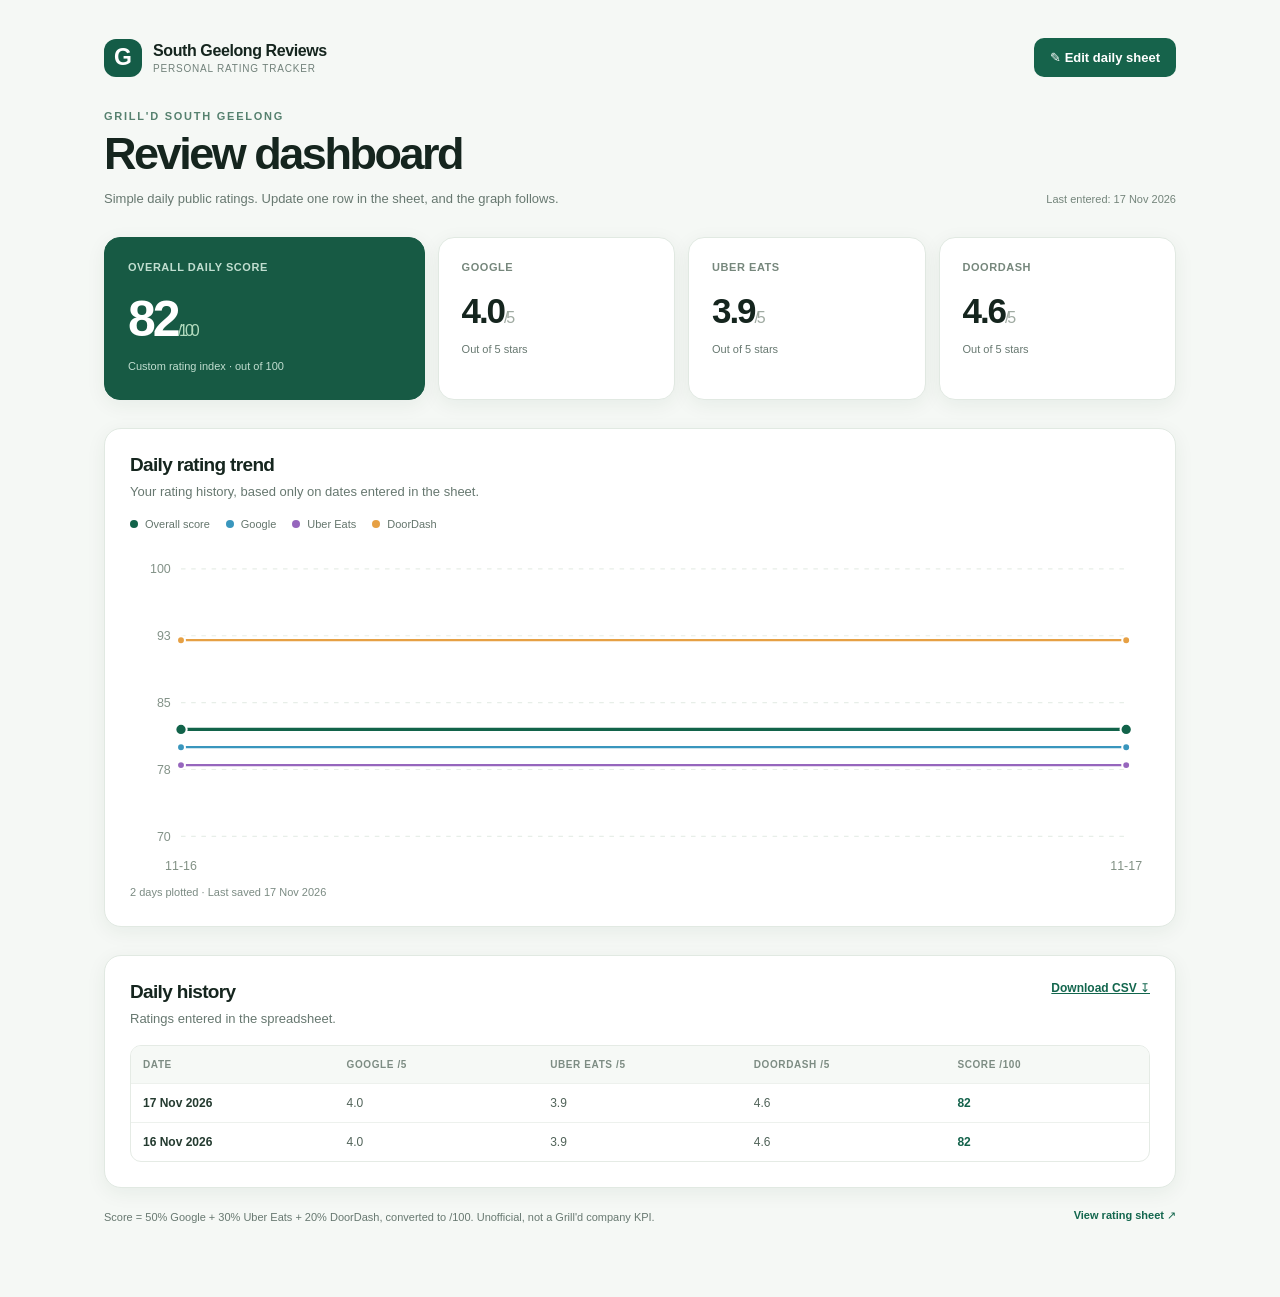
==== commit 8b965d18: "Simplify ARM-E Space to daily review score, graph and editable CSV sheet" ====
--- a/arm-e-space/index.html
+++ b/arm-e-space/index.html
@@ -1,124 +1,135 @@
 <!doctype html>
 <html lang="en-AU">
 <head>
-  <meta charset="utf-8">
-  <meta name="viewport" content="width=device-width, initial-scale=1">
-  <meta name="theme-color" content="#0a111a">
-  <meta name="description" content="ARM-E Space: an unofficial personal customer feedback and shift planning dashboard for Grill'd South Geelong.">
-  <title>ARM-E Space · South Geelong</title>
-  <link rel="preconnect" href="https://fonts.googleapis.com">
-  <link rel="preconnect" href="https://fonts.gstatic.com" crossorigin>
-  <link href="https://fonts.googleapis.com/css2?family=DM+Sans:wght@400;500;600;700&family=Space+Grotesk:wght@400;500;600;700&display=swap" rel="stylesheet">
-  <link rel="icon" href="./icon.svg" type="image/svg+xml">
-  <link rel="stylesheet" href="./style.css">
-  <script src="./app.js" defer></script>
+<meta charset="utf-8">
+<meta name="viewport" content="width=device-width, initial-scale=1">
+<meta name="theme-color" content="#f5f8f5">
+<meta name="description" content="Simple daily public review ratings tracker for Grill'd South Geelong.">
+<title>South Geelong · Review Dashboard</title>
+<style>
+:root{font-family:Inter,ui-sans-serif,-apple-system,BlinkMacSystemFont,"Segoe UI",sans-serif;color:#15251e;background:#f5f8f5;font-synthesis:none}
+*{box-sizing:border-box}body{margin:0}
+main{max-width:1120px;margin:0 auto;padding:38px 24px 70px}
+header{display:flex;gap:15px;align-items:center;justify-content:space-between;margin-bottom:33px}
+.logo{height:38px;width:38px;border-radius:12px;background:#145c47;color:white;font-size:23px;font-weight:800;display:grid;place-items:center}
+.brand{display:flex;align-items:center;gap:11px}
+.brand strong{display:block;font-size:16px;letter-spacing:-.4px}.brand small{display:block;font-size:10px;color:#71817a;margin-top:3px;letter-spacing:.08em}
+a{color:#12664d}
+.button{background:#16634b;color:#fff!important;border:0;border-radius:10px;padding:12px 16px;text-decoration:none;font-size:13px;font-weight:700;display:inline-flex;gap:8px;align-items:center}
+.button:hover{background:#0e4f3b}
+.hero{display:flex;justify-content:space-between;align-items:flex-end;gap:20px;margin:28px 0}
+.eyebrow{font-size:11px;letter-spacing:.16em;font-weight:800;color:#56816f}
+h1{font-size:clamp(29px,4vw,45px);line-height:1.1;letter-spacing:-.055em;margin:7px 0 10px}
+p{color:#677870;font-size:13px;line-height:1.6;margin:0}
+.update-date{white-space:nowrap;text-align:right;font-size:11px;color:#74857b;margin-bottom:4px}
+.card-grid{display:grid;grid-template-columns:1.35fr repeat(3,1fr);gap:13px;margin:25px 0}
+.card{background:#fff;border:1px solid #e1e9e2;border-radius:16px;padding:23px;box-shadow:0 5px 20px #173c2410}
+.card strong{display:block;font-size:35px;letter-spacing:-.06em;line-height:1.18;margin-top:17px}
+.card strong small{font-size:16px;font-weight:500;color:#a0aba2}
+.card .kicker{color:#76877c;font-size:11px;font-weight:750;letter-spacing:.05em}
+.card>p{margin-top:9px;font-size:11px}
+.score-card{background:#175a44;color:white;border-color:#175a44}
+.score-card .kicker,.score-card p{color:#c1ded0}
+.score-card strong{font-size:50px}
+.score-card strong small{color:#b3dbbe}
+.section{margin-top:28px;background:#fff;border:1px solid #e1e9e2;border-radius:17px;padding:25px;box-shadow:0 5px 20px #173c2410}
+.section h2{font-size:19px;letter-spacing:-.035em;margin:0 0 6px}
+.section-head{display:flex;justify-content:space-between;align-items:flex-start;gap:12px;margin-bottom:15px}
+.legend{display:flex;flex-wrap:wrap;gap:16px;margin:13px 0 3px}
+.legend span{display:flex;align-items:center;gap:7px;font-size:11px;color:#64756c}
+.dot{height:8px;width:8px;border-radius:50%;display:inline-block}
+svg{display:block;width:100%;height:auto;max-height:380px;margin-top:14px}
+.chart-note{font-size:11px;color:#7b8b83}
+table{border-collapse:collapse;width:100%;text-align:left;font-size:12px}
+thead th{color:#7d8c83;font-size:10px;letter-spacing:.06em;text-transform:uppercase;padding:13px 12px;background:#f6f9f6}
+tbody td{border-top:1px solid #edf1ed;padding:12px;color:#516359}
+tbody td:first-child{font-weight:700;color:#243b30}
+tbody td:last-child{font-weight:800;color:#12614a}
+.scroller{overflow-x:auto;border:1px solid #e5ebe5;border-radius:11px;margin-top:14px}
+th,td{min-width:120px}
+footer{font-size:11px;color:#74847a;margin-top:21px;display:flex;justify-content:space-between;gap:20px}
+footer p{font-size:11px}footer a{font-weight:650;text-decoration:none}
+.error{padding:25px;background:#fff3ee;color:#943e22;border:1px solid #e7c2b1;border-radius:12px}
+@media(max-width:850px){.card-grid{grid-template-columns:repeat(2,minmax(0,1fr))}.hero{display:block}.update-date{text-align:left;margin-top:13px}}
+@media(max-width:530px){main{padding:22px 14px 45px}.card-grid{gap:9px}.card{padding:18px}.card strong{font-size:30px}.score-card strong{font-size:41px}.card .kicker{font-size:10px}.section{padding:17px}.section-head{display:block}.button{font-size:11px;padding:10px 12px}header{margin-bottom:25px}footer{display:block}footer p{margin-bottom:9px}}
+</style>
 </head>
 <body>
-<div class="shell">
-  <aside class="sidebar" aria-label="Main navigation">
-    <a href="#overview" class="brand" aria-label="ARM-E Space home"><span class="brand-mark">A<span>✳</span></span><span><strong>ARM-E</strong><small>SPACE / 01</small></span></a>
-    <div class="nav-group-label">WORKSPACE</div>
-    <nav class="navigation">
-      <a href="#overview" data-view-link="overview" class="nav-link active"><span class="nav-symbol">◫</span> Overview <span class="nav-end">01</span></a>
-      <a href="#feedback" data-view-link="feedback" class="nav-link"><span class="nav-symbol">◎</span> Review radar <span class="nav-end">02</span></a>
-      <a href="#shift" data-view-link="shift" class="nav-link"><span class="nav-symbol">▦</span> Shift journal <span class="nav-end">03</span></a>
-      <a href="#method" data-view-link="method" class="nav-link"><span class="nav-symbol">⌁</span> Data & scoring <span class="nav-end">04</span></a>
-    </nav>
-    <div class="nav-group-label nav-second">QUICK LINKS</div>
-    <a class="outside-link" href="https://www.google.com/maps/search/?api=1&query=Grilld%20Burgers%20Geelong%20South" target="_blank" rel="noopener noreferrer">Google reviews <span>↗</span></a>
-    <a class="outside-link" href="https://www.ubereats.com/au/store/grilld-south-geelong/2gh8t1UWX7C-uvwuHaLikQ" target="_blank" rel="noopener noreferrer">Uber Eats <span>↗</span></a>
-    <a class="outside-link" href="https://www.doordash.com/store/grilld-south-geelong-40957569/" target="_blank" rel="noopener noreferrer">DoorDash <span>↗</span></a>
-    <div class="sidebar-bottom"><div class="tiny-status"><i></i> PERSONAL WORKSPACE</div><p>Private shift notes are stored only in this browser. Public reviews are sourced separately.</p><a href="https://github.com/aby1602/Portfolio/tree/main/arm-e-space" target="_blank" rel="noopener noreferrer">GitHub source ↗</a></div>
-  </aside>
-
-  <div class="workspace">
-    <header class="topbar">
-      <div class="breadcrumbs"><span>ARM-E SPACE</span><span class="breadcrumb-divider">/</span><strong>SOUTH GEELONG</strong></div>
-      <div class="top-actions"><span class="sync-pill"><span class="sync-dot"></span> PUBLIC DATA</span><time id="liveClock"></time><div class="avatar" title="Personal workspace">AK</div></div>
-    </header>
-
-    <main class="main-content">
-      <section id="overview" data-view class="view">
-        <div class="page-heading"><div><div class="eyebrow"><span class="eyebrow-line"></span> RESTAURANT PERFORMANCE INTELLIGENCE</div><h1>Good morning, <em>Abi.</em> <span class="heading-spark">✳</span></h1><p>Your South Geelong command centre. One clear view of feedback, momentum and what needs attention.</p></div><div class="heading-date"><span id="todayLabel">TUESDAY, 17 NOV</span><small>MELBOURNE / LOCAL TIME</small></div></div>
-
-        <div class="score-area">
-          <article class="panel score-card">
-            <div class="panel-kicker"><span>01 / CUSTOMER EXPERIENCE</span><span class="chip lime"><span class="tiny-circle"></span> VERIFIED SNAPSHOT</span></div>
-            <div class="score-content">
-              <div class="score-ring" id="scoreRing"><div class="ring-inner"><span class="ring-label">PULSE SCORE</span><strong id="pulseScore">—</strong><span class="ring-max">OUT OF 100</span></div></div>
-              <div class="score-context"><span class="mini-eyebrow">CUSTOMER SENTIMENT</span><h2 id="scoreHeadline">Reading the signals</h2><p>Weighted from public Google, Uber Eats and DoorDash ratings. This is your own reputation indicator, not an official Grill'd score.</p><div class="score-trend" id="scoreDelta">Awaiting verified snapshots</div><div class="asof" id="scoreAsOf">Loading latest source checks...</div></div>
-            </div>
-            <div class="score-footer"><span><b class="footer-dot"></b> Evidence-based, never simulated</span><a href="#method" data-view-link="method">How it's scored <span>↗</span></a></div>
-          </article>
-
-          <article class="panel focus-card">
-            <div class="panel-kicker"><span>02 / TODAY'S BRIEF</span><span class="focus-icon">✦</span></div>
-            <div class="focus-top"><span class="focus-overline">THE PRIORITY</span><h2>Make every<br><em>handoff count.</em></h2><p>Based on accessible historical feedback, these are three smart places to focus today.</p></div>
-            <div id="focusList" class="focus-list"></div>
-            <div class="focus-foot">ACTIONABLE, NOT JUST ANALYTICAL <span>↗</span></div>
-          </article>
-        </div>
-
-        <div class="section-head"><div><span class="micro-title">THE CHANNELS</span><h2>Reputation at a glance</h2></div><span class="muted-asof" id="channelsAsOf"></span></div>
-        <div class="platform-grid" id="platformGrid"></div>
-
-        <div class="lower-grid">
-          <article class="panel graph-panel">
-            <div class="panel-top"><div><span class="micro-title">EVERY DAY MATTERS</span><h2>Customer score history</h2><p>Only actual dated snapshots appear on this chart.</p></div><div class="period-switch" role="group" aria-label="Chart time range"><button type="button" data-range="7" class="selected">7D</button><button type="button" data-range="30">30D</button><button type="button" data-range="all">ALL</button></div></div>
-            <div class="chart-legend"><span><i class="legend-dot dot-overall"></i> Pulse score</span><span><i class="legend-dot dot-google"></i> Google</span><span><i class="legend-dot dot-uber"></i> Uber Eats</span><span><i class="legend-dot dot-dd"></i> DoorDash</span></div>
-            <div class="chart-wrap" id="chartWrap"><svg id="trendSvg" viewBox="0 0 760 260" preserveAspectRatio="xMidYMid meet" role="img" aria-label="Verified dated customer ratings trend chart"></svg></div>
-            <div class="chart-caption" id="chartCaption">Loading verified history…</div>
-          </article>
-          <article class="panel next-panel">
-            <div class="panel-top"><div><span class="micro-title">STAY ON TRACK</span><h2>Shift readiness</h2><p>Your own private checklist for today.</p></div><span class="completion-chip" id="completionChip">0/5</span></div>
-            <div id="quickChecklist" class="checklist"></div>
-            <div class="check-progress"><span id="checkProgressText">Progress</span><span id="checkPercent">0%</span></div>
-            <div class="progress-track"><div id="checkFill"></div></div>
-            <a href="#shift" data-view-link="shift" class="text-action">Open shift journal <span>↗</span></a>
-          </article>
-        </div>
-
-        <div class="section-head"><div><span class="micro-title">REVIEW RADAR</span><h2>Signals worth reading</h2></div><a href="#feedback" data-view-link="feedback" class="text-action">Explore all feedback ↗</a></div>
-        <div class="insight-grid" id="insightGrid"></div>
-        <div class="disclosure"><span>ⓘ</span><p>Customer scores are public-review estimates. New reviews are not guaranteed to be fully visible on public platforms, and no private Grill'd systems are connected.</p></div>
-      </section>
-
-      <section id="feedback" data-view class="view" hidden>
-        <div class="page-heading simple"><div><div class="eyebrow"><span class="eyebrow-line"></span> FEEDBACK INTELLIGENCE</div><h1>Review <em>radar.</em></h1><p>Catch the compliments. Find the friction. Turn patterns into better shifts.</p></div></div>
-        <div class="stat-strip"><div><span>LATEST REVIEW CHECK</span><strong id="reviewCheckStatus">Checking…</strong></div><div><span>HISTORICAL HIGHLIGHTS</span><strong id="highlightCount">—</strong></div><div><span>VERIFIED NEW REVIEWS</span><strong id="newCount">—</strong></div></div>
-        <div class="feedback-controls"><div class="filter-group" role="group" aria-label="Review filters"><button type="button" data-filter="all" class="selected">All feedback</button><button type="button" data-filter="positive">Wins</button><button type="button" data-filter="watch">To improve</button></div><p>Historical reviews are clearly labelled; they're not claimed as newly posted.</p></div>
-        <div class="feedback-grid" id="feedbackGrid"></div>
-        <div class="disclosure"><span>ⓘ</span><p>Ratings and written reviews can be incomplete or cached on public websites. This radar shows selected verifiable examples, not every customer review.</p></div>
-      </section>
-
-      <section id="shift" data-view class="view" hidden>
-        <div class="page-heading simple"><div><div class="eyebrow"><span class="eyebrow-line"></span> YOUR PRIVATE OPERATING LOG</div><h1>Own the <em>shift.</em></h1><p>A low-friction place to reflect, reset and build better habits each day.</p></div></div>
-        <div class="private-notice"><span>◈</span><div><strong>Private by design</strong><p>Everything on this page stays in your current browser's local storage, not GitHub. Export a backup before clearing browser data or switching devices.</p></div></div>
-        <div class="journal-grid">
-          <article class="panel journal-panel"><div class="panel-top"><div><span class="micro-title">DAILY CHECK-IN</span><h2>Shift scorecard</h2></div><label class="date-label">DATE <input type="date" id="journalDate"></label></div>
-            <p class="panel-help">Rate your own shift from 1 (needs work) to 5 (excellent). Self-assessment is separate from public review scores.</p>
-            <div id="metricControls" class="metric-controls"></div>
-            <div class="journal-score"><div><small>MY SHIFT SCORE</small><strong id="shiftScore">Not rated</strong></div><span>SELF-REPORTED / 100</span></div>
-            <label class="note-label" for="journalNotes">SHIFT NOTES / WINS / NEXT STEPS</label><textarea id="journalNotes" rows="5" placeholder="What went well? What would I improve? Any coaching or follow-ups for tomorrow?"></textarea>
-            <div class="journal-actions"><button type="button" id="saveJournal" class="primary-button">Save today's log <span>↗</span></button><button type="button" id="exportJournal" class="secondary-button">Export backup ↓</button></div><p id="saveStatus" class="form-status" aria-live="polite"></p>
-          </article>
-          <article class="panel journal-side"><div class="panel-top"><div><span class="micro-title">YOUR PERSONAL TRACKER</span><h2>Recent logs</h2><p>Build your own operational history.</p></div></div><div id="journalHistory" class="journal-history"></div><div class="journal-side-foot"><strong>Small improvements compound.</strong><p>Score the shift, note the lesson, and carry one improvement into the next day.</p></div></article>
-        </div>
-      </section>
-
-      <section id="method" data-view class="view" hidden>
-        <div class="page-heading simple"><div><div class="eyebrow"><span class="eyebrow-line"></span> TRANSPARENCY & TRUST</div><h1>Behind the <em>numbers.</em></h1><p>Every point comes from a dated public observation. Here's what the dashboard can and cannot tell you.</p></div></div>
-        <div class="method-grid">
-          <article class="panel method-hero"><span class="micro-title">CUSTOMER PULSE / FORMULA</span><h2>Simple, explainable, consistent.</h2><div class="formula">({<span>Google × 50%</span>} + {<span>Uber Eats × 30%</span>} + {<span>DoorDash × 20%</span>}) ÷ 5 × 100</div><p>Weights reflect an editorial dashboard choice. They're not based on Grill'd policy, and sources do not measure identical customer populations. Missing ratings mean no score for that date.</p></article>
-          <article class="panel method-side"><span class="micro-title">IMPORTANT DISTINCTION</span><h2>Review score ≠ store performance.</h2><p>This site does not know sales, service times, team performance, orders, complaints received internally or official Grill'd audits. Your private shift score is a self-report, not verified operational data.</p></article>
-        </div>
-        <div class="panel history-panel"><div class="panel-top"><div><span class="micro-title">AUDIT TRAIL</span><h2>Verified snapshots</h2><p>Rating counts marked “+” are lower-bound estimates, not precise counts.</p></div></div><div class="history-table-wrap"><table class="history-table"><thead><tr><th>DATE</th><th>GOOGLE</th><th>UBER EATS</th><th>DOORDASH</th><th>PULSE</th><th>COVERAGE</th></tr></thead><tbody id="snapshotRows"></tbody></table></div></div>
-        <div class="method-footer"><p>Data file: <a href="./data/reviews.json" target="_blank" rel="noopener noreferrer">reviews.json ↗</a></p><p>Monitoring source: daily ChatGPT Grill'd Geelong Review Watch. The published chart changes only when this JSON is updated with verified observations.</p></div>
-      </section>
-    </main>
-    <footer class="footer"><span>ARM-E SPACE <b>✳</b> SOUTH GEELONG</span><span>UNOFFICIAL PERSONAL DASHBOARD · NOT AFFILIATED WITH GRILL'D</span><span>BUILT FOR BETTER SHIFTS / 2026</span></footer>
-  </div>
+<main>
+<header>
+ <div class="brand"><span class="logo">G</span><span><strong>South Geelong Reviews</strong><small>PERSONAL RATING TRACKER</small></span></div>
+ <a class="button" href="https://github.com/aby1602/Portfolio/edit/main/arm-e-space/ratings.csv" target="_blank" rel="noopener noreferrer">✎ Edit daily sheet</a>
+</header>
+<div class="hero">
+ <div><div class="eyebrow">GRILL'D SOUTH GEELONG</div><h1>Review dashboard</h1><p>Simple daily public ratings. Update one row in the sheet, and the graph follows.</p></div>
+ <div class="update-date" id="lastDate">Loading saved ratings…</div>
 </div>
-<div class="toast" id="toast" role="status" aria-live="polite"></div>
+<div id="error" hidden></div>
+<div id="dashboard" hidden>
+ <div class="card-grid">
+   <article class="card score-card"><div class="kicker">OVERALL DAILY SCORE</div><strong id="score">—</strong><p>Custom rating index · out of 100</p></article>
+   <article class="card"><div class="kicker">GOOGLE</div><strong id="google">—</strong><p>Out of 5 stars</p></article>
+   <article class="card"><div class="kicker">UBER EATS</div><strong id="uber">—</strong><p>Out of 5 stars</p></article>
+   <article class="card"><div class="kicker">DOORDASH</div><strong id="dash">—</strong><p>Out of 5 stars</p></article>
+ </div>
+ <section class="section">
+   <div class="section-head"><div><h2>Daily rating trend</h2><p>Your rating history, based only on dates entered in the sheet.</p></div></div>
+   <div class="legend"><span><i class="dot" style="background:#12634a"></i>Overall score</span><span><i class="dot" style="background:#3996bd"></i>Google</span><span><i class="dot" style="background:#9666bd"></i>Uber Eats</span><span><i class="dot" style="background:#e6a044"></i>DoorDash</span></div>
+   <svg id="trend" viewBox="0 0 900 300" role="img" aria-label="Daily score trend"></svg>
+   <p id="chartNote" class="chart-note"></p>
+ </section>
+ <section class="section">
+   <div class="section-head"><div><h2>Daily history</h2><p>Ratings entered in the spreadsheet.</p></div><a href="./ratings.csv" download="south-geelong-ratings.csv" style="font-size:12px;font-weight:750">Download CSV ↧</a></div>
+   <div class="scroller"><table><thead><tr><th>Date</th><th>Google /5</th><th>Uber Eats /5</th><th>DoorDash /5</th><th>Score /100</th></tr></thead><tbody id="rows"></tbody></table></div>
+ </section>
+</div>
+<footer><p>Score = 50% Google + 30% Uber Eats + 20% DoorDash, converted to /100. Unofficial, not a Grill'd company KPI.</p><a href="https://github.com/aby1602/Portfolio/blob/main/arm-e-space/ratings.csv" target="_blank" rel="noopener noreferrer">View rating sheet ↗</a></footer>
+</main>
+<script>
+(function(){
+const src="./ratings.csv";
+const $=(id)=>document.getElementById(id);
+const round=(n)=>Math.round(n);
+function fmt(d){const t=new Date(d+"T12:00:00+11:00");return Number.isNaN(t.getTime())?d:new Intl.DateTimeFormat("en-AU",{day:"numeric",month:"short",year:"numeric",timeZone:"Australia/Melbourne"}).format(t)}
+function xml(s){return String(s).replace(/[&<>"']/g,(c)=>({"&":"&amp;","<":"&lt;",">":"&gt;",'"':"&quot;","'":"&#39;"}[c]))}
+function parse(csv){
+const lines=csv.trim().split(/\r?\n/), result=new Map();
+const header=(lines.shift()||"").trim().toLowerCase().split(",").map(s=>s.trim());
+if(header.join(",")!=="date,google,uber_eats,doordash")throw new Error("Sheet headings must be date,google,uber_eats,doordash.");
+lines.forEach((line)=>{if(!line.trim())return;const cols=line.split(",").map(s=>s.trim());if(cols.length!==4)return;
+const date=cols[0], vals=cols.slice(1).map(Number);
+if(!/^\d{4}-\d{2}-\d{2}$/.test(date)||cols.slice(1).some(s=>s==="")||vals.some(v=>!Number.isFinite(v)||v<0||v>5))return;
+result.set(date,{date,google:vals[0],uber:vals[1],dash:vals[2],score:round((vals[0]*.5+vals[1]*.3+vals[2]*.2)*20)});
+});
+return Array.from(result.values()).sort((a,b)=>a.date.localeCompare(b.date));
+}
+function graph(entries){
+const svg=$("trend"), W=900,H=300,L=45,R=21,T=22,B=42,w=W-L-R,h=H-T-B;
+const all=entries.slice(-45),vals=all.flatMap(r=>[r.score,r.google*20,r.uber*20,r.dash*20]);
+const min=all.length?Math.max(0,Math.floor((Math.min(...vals)-8)/10)*10):0;
+const max=all.length?Math.min(100,Math.ceil((Math.max(...vals)+8)/10)*10):100;
+const lo=min===max?Math.max(0,min-10):min,hi=min===max?Math.min(100,max+10):max;
+const x=(i)=>L+(all.length===1?w/2:(i*w/(all.length-1))),y=(v)=>T+(hi-v)/(hi-lo)*h;
+let markup="";
+for(let i=0;i<=4;i++){const n=lo+(hi-lo)*i/4,py=y(n);markup+='<line x1="'+L+'" x2="'+(W-R)+'" y1="'+py+'" y2="'+py+'" stroke="#e7eee8" stroke-dasharray="4 5"/><text x="'+(L-9)+'" y="'+(py+4)+'" text-anchor="end" fill="#839288" font-size="11">'+Math.round(n)+'</text>'}
+const series=[["dash","#e6a044",r=>r.dash*20],["uber","#9666bd",r=>r.uber*20],["google","#3996bd",r=>r.google*20],["score","#12634a",r=>r.score]];
+series.forEach((s)=>{if(all.length>1){const path=all.map((r,i)=>(i?"L":"M")+x(i).toFixed(1)+" "+y(s[2](r)).toFixed(1)).join(" ");markup+='<path d="'+path+'" fill="none" stroke="'+s[1]+'" stroke-width="'+(s[0]==="score"?3:2)+'" stroke-linecap="round" stroke-linejoin="round"/>'}
+all.forEach((r,i)=>{markup+='<circle cx="'+x(i)+'" cy="'+y(s[2](r))+'" r="'+(s[0]==="score"?5:3.5)+'" fill="'+s[1]+'" stroke="#fff" stroke-width="1.8"><title>'+xml(fmt(r.date)+" · "+s[0]+": "+Math.round(s[2](r))+"/100")+'</title></circle>'})});
+all.forEach((r,i)=>{if(all.length<=9||i%Math.ceil(all.length/8)===0||i===all.length-1)markup+='<text x="'+x(i)+'" y="'+(H-12)+'" text-anchor="middle" fill="#829185" font-size="11">'+xml(r.date.slice(5))+'</text>'});
+svg.innerHTML=markup;
+$("chartNote").textContent=all.length===1?"One day recorded so far; add new rows to see a trend.":all.length+" days plotted · Last saved "+fmt(all[all.length-1].date);
+}
+async function load(){
+try{const r=await fetch(src+"?v="+Date.now(),{cache:"no-store"});if(!r.ok)throw new Error("Could not load the rating sheet.");const entries=parse(await r.text());if(!entries.length)throw new Error("No valid rating rows found.");
+const last=entries[entries.length-1];
+$("score").innerHTML=last.score+'<small>/100</small>';$("google").innerHTML=last.google.toFixed(1)+'<small>/5</small>';$("uber").innerHTML=last.uber.toFixed(1)+'<small>/5</small>';$("dash").innerHTML=last.dash.toFixed(1)+'<small>/5</small>';
+$("lastDate").textContent="Last entered: "+fmt(last.date);
+$("rows").innerHTML=entries.slice().reverse().map(d=>'<tr><td>'+xml(fmt(d.date))+'</td><td>'+d.google.toFixed(1)+'</td><td>'+d.uber.toFixed(1)+'</td><td>'+d.dash.toFixed(1)+'</td><td>'+d.score+'</td></tr>').join("");
+graph(entries);$("dashboard").hidden=false;
+}catch(e){const err=$("error");err.hidden=false;err.className="error";err.textContent=e.message;$("lastDate").textContent="Ratings unavailable";}
+}
+load();
+})();
+</script>
 </body>
 </html>
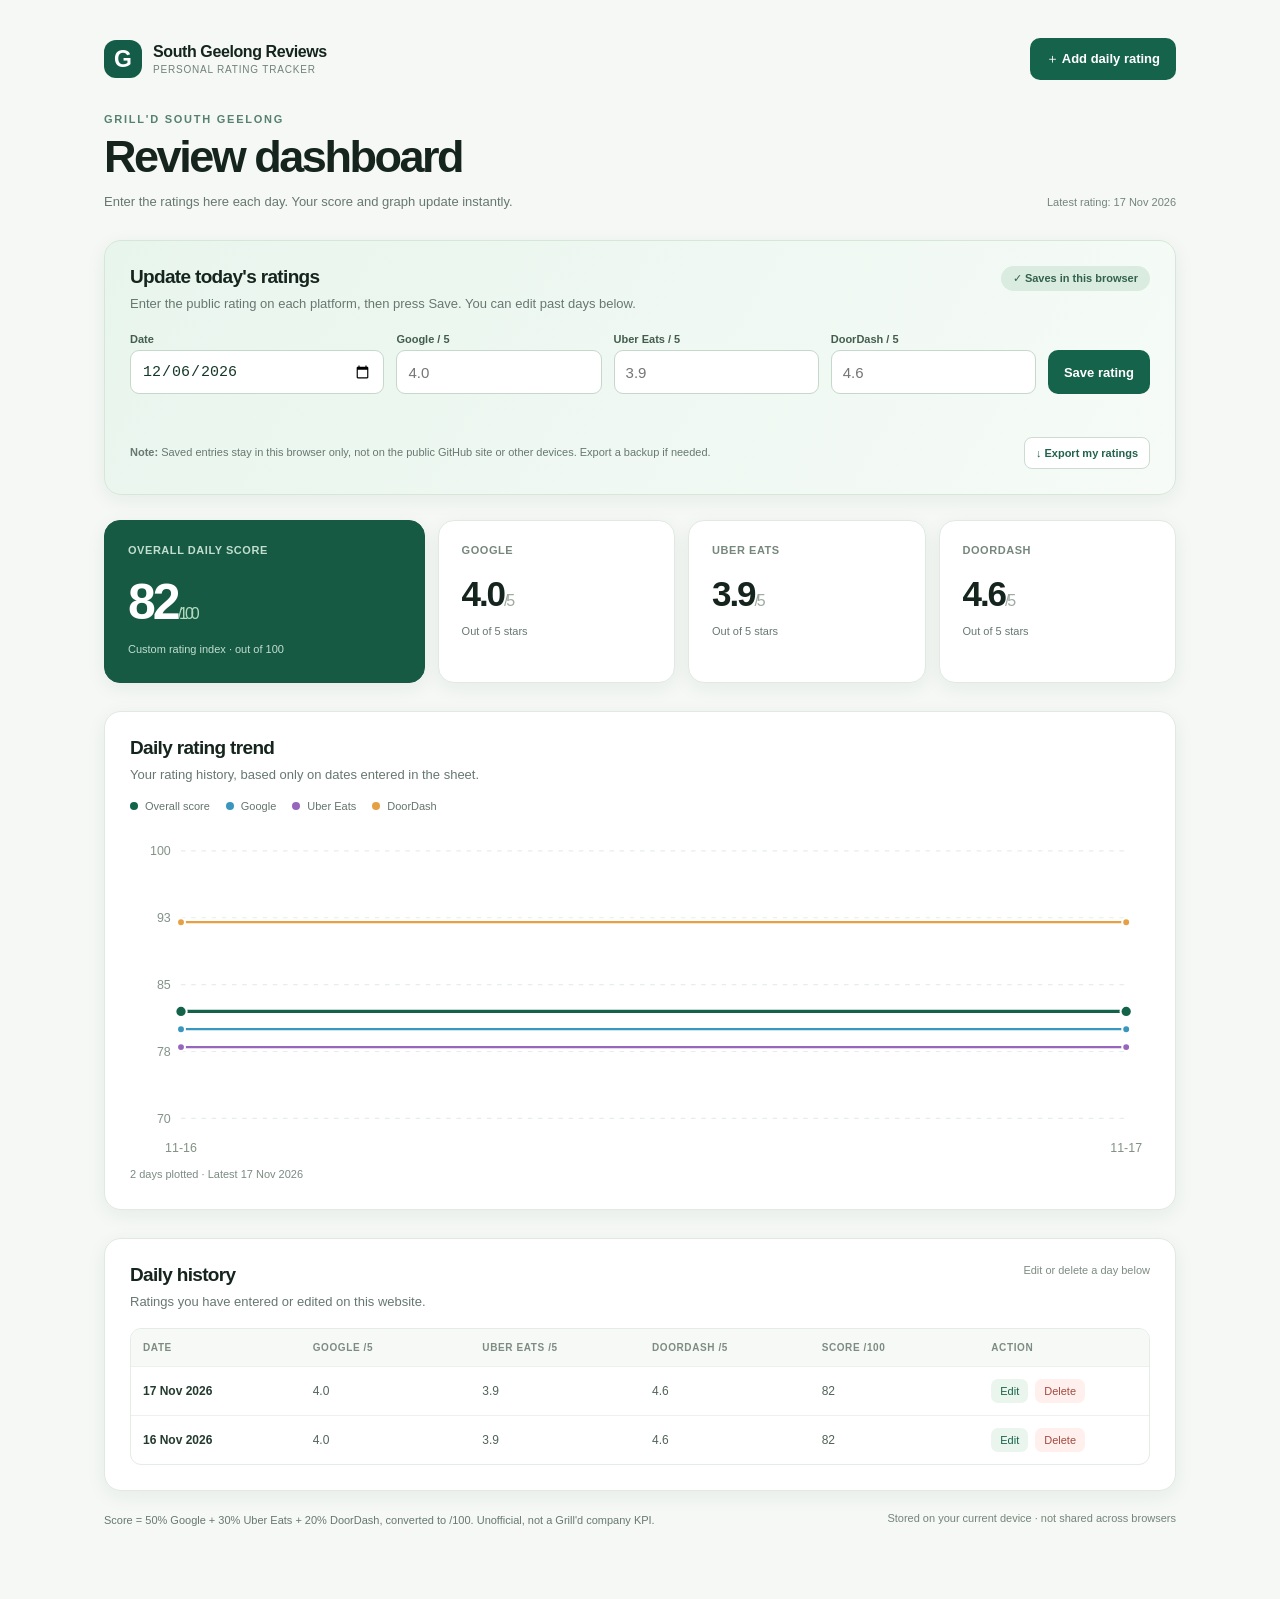
==== commit eb518913: "Enable direct daily rating entries on ARM-E Space website with local browser save and chart updates" ====
--- a/arm-e-space/index.html
+++ b/arm-e-space/index.html
@@ -52,19 +52,53 @@
 .error{padding:25px;background:#fff3ee;color:#943e22;border:1px solid #e7c2b1;border-radius:12px}
 @media(max-width:850px){.card-grid{grid-template-columns:repeat(2,minmax(0,1fr))}.hero{display:block}.update-date{text-align:left;margin-top:13px}}
 @media(max-width:530px){main{padding:22px 14px 45px}.card-grid{gap:9px}.card{padding:18px}.card strong{font-size:30px}.score-card strong{font-size:41px}.card .kicker{font-size:10px}.section{padding:17px}.section-head{display:block}.button{font-size:11px;padding:10px 12px}header{margin-bottom:25px}footer{display:block}footer p{margin-bottom:9px}}
+
+/* Enter a rating right on the site */
+.entry-section{background:linear-gradient(120deg,#e8f5ed,#f6fbf7);border-color:#d6e7d9}
+.entry-head{display:flex;justify-content:space-between;align-items:start;gap:20px;margin-bottom:18px}
+.local-pill{font-size:11px;font-weight:750;color:#32614c;background:#d9ecdf;border-radius:22px;padding:6px 12px;white-space:nowrap}
+.rating-form{display:grid;grid-template-columns:1.24fr repeat(3,1fr) auto;align-items:end;gap:12px}
+.rating-form label{display:block;font-size:11px;color:#435d4d;font-weight:750}
+.rating-form input{display:block;width:100%;height:44px;border:1px solid #c6d8ca;background:#fff;border-radius:9px;padding:0 11px;color:#153829;font-size:15px;margin-top:5px;min-width:0}
+.rating-form input:focus{outline:2px solid #8bc8a2;outline-offset:1px}
+.rating-form button{height:44px;white-space:nowrap;justify-content:center;cursor:pointer;font:700 13px inherit}
+.entry-message{color:#2c6246;font-size:12px;min-height:18px;margin-top:12px}
+.entry-actions{display:flex;justify-content:space-between;flex-wrap:wrap;gap:10px;align-items:center;margin-top:13px}
+.entry-actions p{font-size:11px;max-width:650px}
+.secondary-button{border:1px solid #cddbd0;color:#22634b;background:#fff;border-radius:8px;padding:9px 11px;font-size:11px;font-weight:750;cursor:pointer}
+.history-actions{display:flex;gap:7px}
+.history-actions button{background:#eaf5ed;color:#17624a;border:0;border-radius:7px;padding:6px 9px;font-size:11px;cursor:pointer}
+.history-actions button.delete{background:#fff0ed;color:#a2493f}
+.status-note{background:#fff3e3;color:#7c5628;border:1px solid #eacb94;border-radius:9px;padding:10px 13px;margin-bottom:15px;font-size:12px}
+@media(max-width:850px){.rating-form{grid-template-columns:repeat(2,minmax(0,1fr))}.rating-form button{grid-column:1/-1}}
+@media(max-width:540px){.entry-head{display:block}.local-pill{display:inline-block;margin-top:11px}.rating-form{grid-template-columns:repeat(2,minmax(0,1fr));gap:10px}.rating-form label{font-size:10px}.entry-actions{display:block}.entry-actions .secondary-button{margin-top:10px}.history-actions{flex-wrap:wrap}th,td{min-width:105px}}
+
 </style>
 </head>
 <body>
 <main>
 <header>
  <div class="brand"><span class="logo">G</span><span><strong>South Geelong Reviews</strong><small>PERSONAL RATING TRACKER</small></span></div>
- <a class="button" href="https://github.com/aby1602/Portfolio/edit/main/arm-e-space/ratings.csv" target="_blank" rel="noopener noreferrer">✎ Edit daily sheet</a>
+ <a class="button" href="#update">＋ Add daily rating</a>
 </header>
 <div class="hero">
- <div><div class="eyebrow">GRILL'D SOUTH GEELONG</div><h1>Review dashboard</h1><p>Simple daily public ratings. Update one row in the sheet, and the graph follows.</p></div>
+ <div><div class="eyebrow">GRILL'D SOUTH GEELONG</div><h1>Review dashboard</h1><p>Enter the ratings here each day. Your score and graph update instantly.</p></div>
  <div class="update-date" id="lastDate">Loading saved ratings…</div>
 </div>
 <div id="error" hidden></div>
+<section class="section entry-section" id="update">
+ <div class="entry-head"><div><h2>Update today's ratings</h2><p>Enter the public rating on each platform, then press Save. You can edit past days below.</p></div><span class="local-pill">✓ Saves in this browser</span></div>
+ <form id="ratingForm" class="rating-form">
+  <label>Date<input id="inputDate" name="date" type="date" required></label>
+  <label>Google / 5<input id="inputGoogle" name="google" type="number" min="0" max="5" step="0.1" placeholder="4.0" required></label>
+  <label>Uber Eats / 5<input id="inputUber" name="uber" type="number" min="0" max="5" step="0.1" placeholder="3.9" required></label>
+  <label>DoorDash / 5<input id="inputDash" name="dash" type="number" min="0" max="5" step="0.1" placeholder="4.6" required></label>
+  <button class="button" type="submit">Save rating</button>
+ </form>
+ <div class="entry-message" id="formMessage" role="status" aria-live="polite"></div>
+ <div class="entry-actions"><p><strong>Note:</strong> Saved entries stay in this browser only, not on the public GitHub site or other devices. Export a backup if needed.</p><button id="exportCsv" type="button" class="secondary-button">↓ Export my ratings</button></div>
+</section>
+
 <div id="dashboard" hidden>
  <div class="card-grid">
    <article class="card score-card"><div class="kicker">OVERALL DAILY SCORE</div><strong id="score">—</strong><p>Custom rating index · out of 100</p></article>
@@ -79,57 +113,160 @@
    <p id="chartNote" class="chart-note"></p>
  </section>
  <section class="section">
-   <div class="section-head"><div><h2>Daily history</h2><p>Ratings entered in the spreadsheet.</p></div><a href="./ratings.csv" download="south-geelong-ratings.csv" style="font-size:12px;font-weight:750">Download CSV ↧</a></div>
-   <div class="scroller"><table><thead><tr><th>Date</th><th>Google /5</th><th>Uber Eats /5</th><th>DoorDash /5</th><th>Score /100</th></tr></thead><tbody id="rows"></tbody></table></div>
+   <div class="section-head"><div><h2>Daily history</h2><p>Ratings you have entered or edited on this website.</p></div><span style="font-size:11px;color:#7d8c83">Edit or delete a day below</span></div>
+   <div class="scroller"><table><thead><tr><th>Date</th><th>Google /5</th><th>Uber Eats /5</th><th>DoorDash /5</th><th>Score /100</th><th>Action</th></tr></thead><tbody id="rows"></tbody></table></div>
  </section>
 </div>
-<footer><p>Score = 50% Google + 30% Uber Eats + 20% DoorDash, converted to /100. Unofficial, not a Grill'd company KPI.</p><a href="https://github.com/aby1602/Portfolio/blob/main/arm-e-space/ratings.csv" target="_blank" rel="noopener noreferrer">View rating sheet ↗</a></footer>
+<footer><p>Score = 50% Google + 30% Uber Eats + 20% DoorDash, converted to /100. Unofficial, not a Grill'd company KPI.</p><span>Stored on your current device · not shared across browsers</span></footer>
 </main>
 <script>
-(function(){
-const src="./ratings.csv";
-const $=(id)=>document.getElementById(id);
-const round=(n)=>Math.round(n);
-function fmt(d){const t=new Date(d+"T12:00:00+11:00");return Number.isNaN(t.getTime())?d:new Intl.DateTimeFormat("en-AU",{day:"numeric",month:"short",year:"numeric",timeZone:"Australia/Melbourne"}).format(t)}
-function xml(s){return String(s).replace(/[&<>"']/g,(c)=>({"&":"&amp;","<":"&lt;",">":"&gt;",'"':"&quot;","'":"&#39;"}[c]))}
+
+(function () {
+"use strict";
+const $ = (id) => document.getElementById(id);
+const SOURCE = "./ratings.csv";
+const KEY = "south-geelong-review-editor-v1";
+let baseline = [], edits = { entries: {}, hidden: [] }, current = [];
+const round = Math.round;
+function score(r) { return round((r.google * .5 + r.uber * .3 + r.dash * .2) * 20); }
+function esc(s) { return String(s).replace(/[&<>"']/g, c => ({ "&":"&amp;", "<":"&lt;", ">":"&gt;", '"':"&quot;", "'":"&#39;" }[c])); }
+function localToday(){
+  const p = new Intl.DateTimeFormat("en-GB", {timeZone:"Australia/Melbourne", year:"numeric",month:"2-digit",day:"2-digit"}).formatToParts(new Date());
+  const v = t => p.find(x=>x.type===t).value;
+  return v("year")+"-"+v("month")+"-"+v("day");
+}
+function fmt(d) {
+  const t = new Date(d+"T12:00:00+11:00");
+  return Number.isNaN(t.getTime())?d:new Intl.DateTimeFormat("en-AU",{day:"numeric",month:"short",year:"numeric",timeZone:"Australia/Melbourne"}).format(t);
+}
+function clean(r) {
+  if (!r || typeof r !== "object" || !/^\d{4}-\d{2}-\d{2}$/.test(String(r.date))) return null;
+  const vals = ["google","uber","dash"].map(k=>Number(r[k]));
+  if (["google","uber","dash"].some(k=>r[k] === "" || r[k] == null) || vals.some(v=>!Number.isFinite(v)||v<0||v>5)) return null;
+  return {date:r.date, google:vals[0],uber:vals[1],dash:vals[2]};
+}
 function parse(csv){
-const lines=csv.trim().split(/\r?\n/), result=new Map();
-const header=(lines.shift()||"").trim().toLowerCase().split(",").map(s=>s.trim());
-if(header.join(",")!=="date,google,uber_eats,doordash")throw new Error("Sheet headings must be date,google,uber_eats,doordash.");
-lines.forEach((line)=>{if(!line.trim())return;const cols=line.split(",").map(s=>s.trim());if(cols.length!==4)return;
-const date=cols[0], vals=cols.slice(1).map(Number);
-if(!/^\d{4}-\d{2}-\d{2}$/.test(date)||cols.slice(1).some(s=>s==="")||vals.some(v=>!Number.isFinite(v)||v<0||v>5))return;
-result.set(date,{date,google:vals[0],uber:vals[1],dash:vals[2],score:round((vals[0]*.5+vals[1]*.3+vals[2]*.2)*20)});
+  const lines=csv.trim().split(/\r?\n/);
+  if ((lines.shift()||"").toLowerCase().replace(/\s+/g,"")!=="date,google,uber_eats,doordash") throw new Error("Source CSV headings are invalid.");
+  const map=new Map();
+  lines.forEach(line=>{
+    const c=line.split(",").map(x=>x.trim());
+    const r=c.length===4?clean({date:c[0],google:c[1],uber:c[2],dash:c[3]}):null;
+    if (r) map.set(r.date,r);
+  });
+  return [...map.values()];
+}
+function loadEdits() {
+  try {
+    const raw=JSON.parse(localStorage.getItem(KEY)||"null");
+    if (raw && typeof raw.entries==="object" && !Array.isArray(raw.entries)) {
+      const entries = {};
+      Object.entries(raw.entries).forEach(([date, r])=>{const valid=clean(r);if(valid&&date===valid.date)entries[date]=valid;});
+      edits={entries,hidden:Array.isArray(raw.hidden)?raw.hidden.filter(v=>/^\d{4}-\d{2}-\d{2}$/.test(v)):[]};
+    }
+  } catch (_) { /* browser storage unavailable */ }
+}
+function persist(){
+  try {
+    localStorage.setItem(KEY,JSON.stringify(edits));
+    return true;
+  } catch (_) { return false; }
+}
+function combined(){
+  const map=new Map(baseline.map(r=>[r.date,r]));
+  Object.values(edits.entries).forEach(r=>map.set(r.date,r));
+  edits.hidden.forEach(date=>map.delete(date));
+  return [...map.values()].sort((a,b)=>a.date.localeCompare(b.date));
+}
+function setStatus(message, issue=false) {
+  $("formMessage").textContent=message;
+  $("formMessage").style.color=issue?"#aa4334":"#2c6246";
+}
+function fillForm(date){
+  $("inputDate").value=date;
+  const r=current.find(x=>x.date===date);
+  $("inputGoogle").value=r?r.google:"";
+  $("inputUber").value=r?r.uber:"";
+  $("inputDash").value=r?r.dash:"";
+}
+function graph(entries){
+  const svg=$("trend");
+  if(!entries.length){svg.innerHTML="";$("chartNote").textContent="Enter your first rating above to begin the chart.";return;}
+  const W=900,H=300,L=45,R=21,T=22,B=42,w=W-L-R,h=H-T-B,all=entries.slice(-45);
+  const vals=all.flatMap(r=>[score(r),r.google*20,r.uber*20,r.dash*20]);
+  const min=Math.max(0,Math.floor((Math.min(...vals)-8)/10)*10),max=Math.min(100,Math.ceil((Math.max(...vals)+8)/10)*10);
+  const lo=min===max?Math.max(0,min-10):min,hi=min===max?Math.min(100,max+10):max;
+  const x=i=>L+(all.length===1?w/2:i*w/(all.length-1)),y=v=>T+(hi-v)/(hi-lo)*h;
+  let markup="";
+  for(let i=0;i<=4;i++){const n=lo+(hi-lo)*i/4,py=y(n);markup+='<line x1="'+L+'" x2="'+(W-R)+'" y1="'+py+'" y2="'+py+'" stroke="#e7eee8" stroke-dasharray="4 5"/><text x="'+(L-9)+'" y="'+(py+4)+'" text-anchor="end" fill="#839288" font-size="11">'+Math.round(n)+'</text>';}
+  [["dash","#e6a044",r=>r.dash*20],["uber","#9666bd",r=>r.uber*20],["google","#3996bd",r=>r.google*20],["score","#12634a",r=>score(r)]].forEach(s=>{
+    if(all.length>1)markup+='<path d="'+all.map((r,i)=>(i?"L":"M")+x(i).toFixed(1)+" "+y(s[2](r)).toFixed(1)).join(" ")+'" fill="none" stroke="'+s[1]+'" stroke-width="'+(s[0]==="score"?3:2)+'" stroke-linecap="round" stroke-linejoin="round"/>';
+    all.forEach((r,i)=>{markup+='<circle cx="'+x(i)+'" cy="'+y(s[2](r))+'" r="'+(s[0]==="score"?5:3.5)+'" fill="'+s[1]+'" stroke="#fff" stroke-width="1.8"><title>'+esc(fmt(r.date)+" · "+s[0]+": "+Math.round(s[2](r))+"/100")+'</title></circle>';});
+  });
+  all.forEach((r,i)=>{if(all.length<=9||i%Math.ceil(all.length/8)===0||i===all.length-1)markup+='<text x="'+x(i)+'" y="'+(H-12)+'" text-anchor="middle" fill="#829185" font-size="11">'+esc(r.date.slice(5))+'</text>';});
+  svg.innerHTML=markup;
+  $("chartNote").textContent=all.length===1?"One day saved so far.":all.length+" days plotted · Latest "+fmt(all[all.length-1].date);
+}
+function render(){
+  current=combined();
+  $("dashboard").hidden=false;
+  if(!current.length){
+    ["score","google","uber","dash"].forEach(id=>$(id).textContent="—");
+    $("lastDate").textContent="No ratings saved yet";
+    $("rows").innerHTML='<tr><td colspan="6">No ratings. Add one using the form above.</td></tr>';
+    graph([]);return;
+  }
+  const last=current[current.length-1];
+  $("score").innerHTML=score(last)+'<small>/100</small>';
+  for(const [id,key] of [["google","google"],["uber","uber"],["dash","dash"]])$(id).innerHTML=last[key].toFixed(1)+'<small>/5</small>';
+  $("lastDate").textContent="Latest rating: "+fmt(last.date);
+  $("rows").innerHTML=current.slice().reverse().map(r=>'<tr><td>'+esc(fmt(r.date))+'</td><td>'+r.google.toFixed(1)+'</td><td>'+r.uber.toFixed(1)+'</td><td>'+r.dash.toFixed(1)+'</td><td>'+score(r)+'</td><td><div class="history-actions"><button type="button" data-edit="'+esc(r.date)+'">Edit</button><button type="button" class="delete" data-delete="'+esc(r.date)+'">Delete</button></div></td></tr>').join("");
+  graph(current);
+}
+$("ratingForm").addEventListener("submit",e=>{
+  e.preventDefault();
+  const date=$("inputDate").value,raw={date,google:$("inputGoogle").value,uber:$("inputUber").value,dash:$("inputDash").value};
+  const r=clean(raw);
+  if(!r){setStatus("Please enter a valid date and three ratings from 0 to 5.",true);return;}
+  edits.entries[date]=r;edits.hidden=edits.hidden.filter(d=>d!==date);
+  if(!persist()){setStatus("Browser storage is blocked; your rating may be lost after refresh.",true);return;}
+  render();setStatus("✓ Saved "+fmt(date)+" · Score "+score(r)+"/100. Your graph is updated.");
 });
-return Array.from(result.values()).sort((a,b)=>a.date.localeCompare(b.date));
-}
-function graph(entries){
-const svg=$("trend"), W=900,H=300,L=45,R=21,T=22,B=42,w=W-L-R,h=H-T-B;
-const all=entries.slice(-45),vals=all.flatMap(r=>[r.score,r.google*20,r.uber*20,r.dash*20]);
-const min=all.length?Math.max(0,Math.floor((Math.min(...vals)-8)/10)*10):0;
-const max=all.length?Math.min(100,Math.ceil((Math.max(...vals)+8)/10)*10):100;
-const lo=min===max?Math.max(0,min-10):min,hi=min===max?Math.min(100,max+10):max;
-const x=(i)=>L+(all.length===1?w/2:(i*w/(all.length-1))),y=(v)=>T+(hi-v)/(hi-lo)*h;
-let markup="";
-for(let i=0;i<=4;i++){const n=lo+(hi-lo)*i/4,py=y(n);markup+='<line x1="'+L+'" x2="'+(W-R)+'" y1="'+py+'" y2="'+py+'" stroke="#e7eee8" stroke-dasharray="4 5"/><text x="'+(L-9)+'" y="'+(py+4)+'" text-anchor="end" fill="#839288" font-size="11">'+Math.round(n)+'</text>'}
-const series=[["dash","#e6a044",r=>r.dash*20],["uber","#9666bd",r=>r.uber*20],["google","#3996bd",r=>r.google*20],["score","#12634a",r=>r.score]];
-series.forEach((s)=>{if(all.length>1){const path=all.map((r,i)=>(i?"L":"M")+x(i).toFixed(1)+" "+y(s[2](r)).toFixed(1)).join(" ");markup+='<path d="'+path+'" fill="none" stroke="'+s[1]+'" stroke-width="'+(s[0]==="score"?3:2)+'" stroke-linecap="round" stroke-linejoin="round"/>'}
-all.forEach((r,i)=>{markup+='<circle cx="'+x(i)+'" cy="'+y(s[2](r))+'" r="'+(s[0]==="score"?5:3.5)+'" fill="'+s[1]+'" stroke="#fff" stroke-width="1.8"><title>'+xml(fmt(r.date)+" · "+s[0]+": "+Math.round(s[2](r))+"/100")+'</title></circle>'})});
-all.forEach((r,i)=>{if(all.length<=9||i%Math.ceil(all.length/8)===0||i===all.length-1)markup+='<text x="'+x(i)+'" y="'+(H-12)+'" text-anchor="middle" fill="#829185" font-size="11">'+xml(r.date.slice(5))+'</text>'});
-svg.innerHTML=markup;
-$("chartNote").textContent=all.length===1?"One day recorded so far; add new rows to see a trend.":all.length+" days plotted · Last saved "+fmt(all[all.length-1].date);
-}
-async function load(){
-try{const r=await fetch(src+"?v="+Date.now(),{cache:"no-store"});if(!r.ok)throw new Error("Could not load the rating sheet.");const entries=parse(await r.text());if(!entries.length)throw new Error("No valid rating rows found.");
-const last=entries[entries.length-1];
-$("score").innerHTML=last.score+'<small>/100</small>';$("google").innerHTML=last.google.toFixed(1)+'<small>/5</small>';$("uber").innerHTML=last.uber.toFixed(1)+'<small>/5</small>';$("dash").innerHTML=last.dash.toFixed(1)+'<small>/5</small>';
-$("lastDate").textContent="Last entered: "+fmt(last.date);
-$("rows").innerHTML=entries.slice().reverse().map(d=>'<tr><td>'+xml(fmt(d.date))+'</td><td>'+d.google.toFixed(1)+'</td><td>'+d.uber.toFixed(1)+'</td><td>'+d.dash.toFixed(1)+'</td><td>'+d.score+'</td></tr>').join("");
-graph(entries);$("dashboard").hidden=false;
-}catch(e){const err=$("error");err.hidden=false;err.className="error";err.textContent=e.message;$("lastDate").textContent="Ratings unavailable";}
-}
-load();
+$("inputDate").addEventListener("change",()=>{fillForm($("inputDate").value);setStatus("");});
+$("rows").addEventListener("click",e=>{
+  const edit=e.target.closest("[data-edit]");
+  if(edit){fillForm(edit.dataset.edit);setStatus("Editing "+fmt(edit.dataset.edit));$("update").scrollIntoView({behavior:"smooth",block:"start"});return;}
+  const del=e.target.closest("[data-delete]");
+  if(!del)return;
+  const date=del.dataset.delete;
+  if(!confirm("Delete the rating for "+fmt(date)+" from this browser?"))return;
+  delete edits.entries[date];if(!edits.hidden.includes(date))edits.hidden.push(date);
+  if(!persist()){setStatus("Unable to save deletion in browser.",true);return;}
+  render();setStatus("Removed "+fmt(date)+".");fillForm(localToday());
+});
+$("exportCsv").addEventListener("click",()=>{
+  const lines=["date,google,uber_eats,doordash",...combined().map(r=>[r.date,r.google,r.uber,r.dash].join(","))];
+  const url=URL.createObjectURL(new Blob([lines.join("\n")+"\n"],{type:"text/csv;charset=utf-8"}));
+  const a=document.createElement("a");a.href=url;a.download="south-geelong-ratings-"+localToday()+".csv";a.click();
+  setTimeout(()=>URL.revokeObjectURL(url),2000);setStatus("Backup downloaded.");
+});
+async function init(){
+  loadEdits();
+  try{
+    const res=await fetch(SOURCE,{cache:"no-store"});
+    if(!res.ok)throw new Error("Public baseline unavailable.");
+    baseline=parse(await res.text());
+  }catch(e){
+    if(!Object.keys(edits.entries).length){
+      $("error").className="status-note";$("error").hidden=false;
+      $("error").textContent="Could not load starting ratings; you can still add your own scores here.";
+    } else {setStatus("Showing this browser's saved ratings; public baseline unavailable.",true);}
+  }
+  render();fillForm(localToday());
+}
+init();
 })();
+
 </script>
 </body>
 </html>
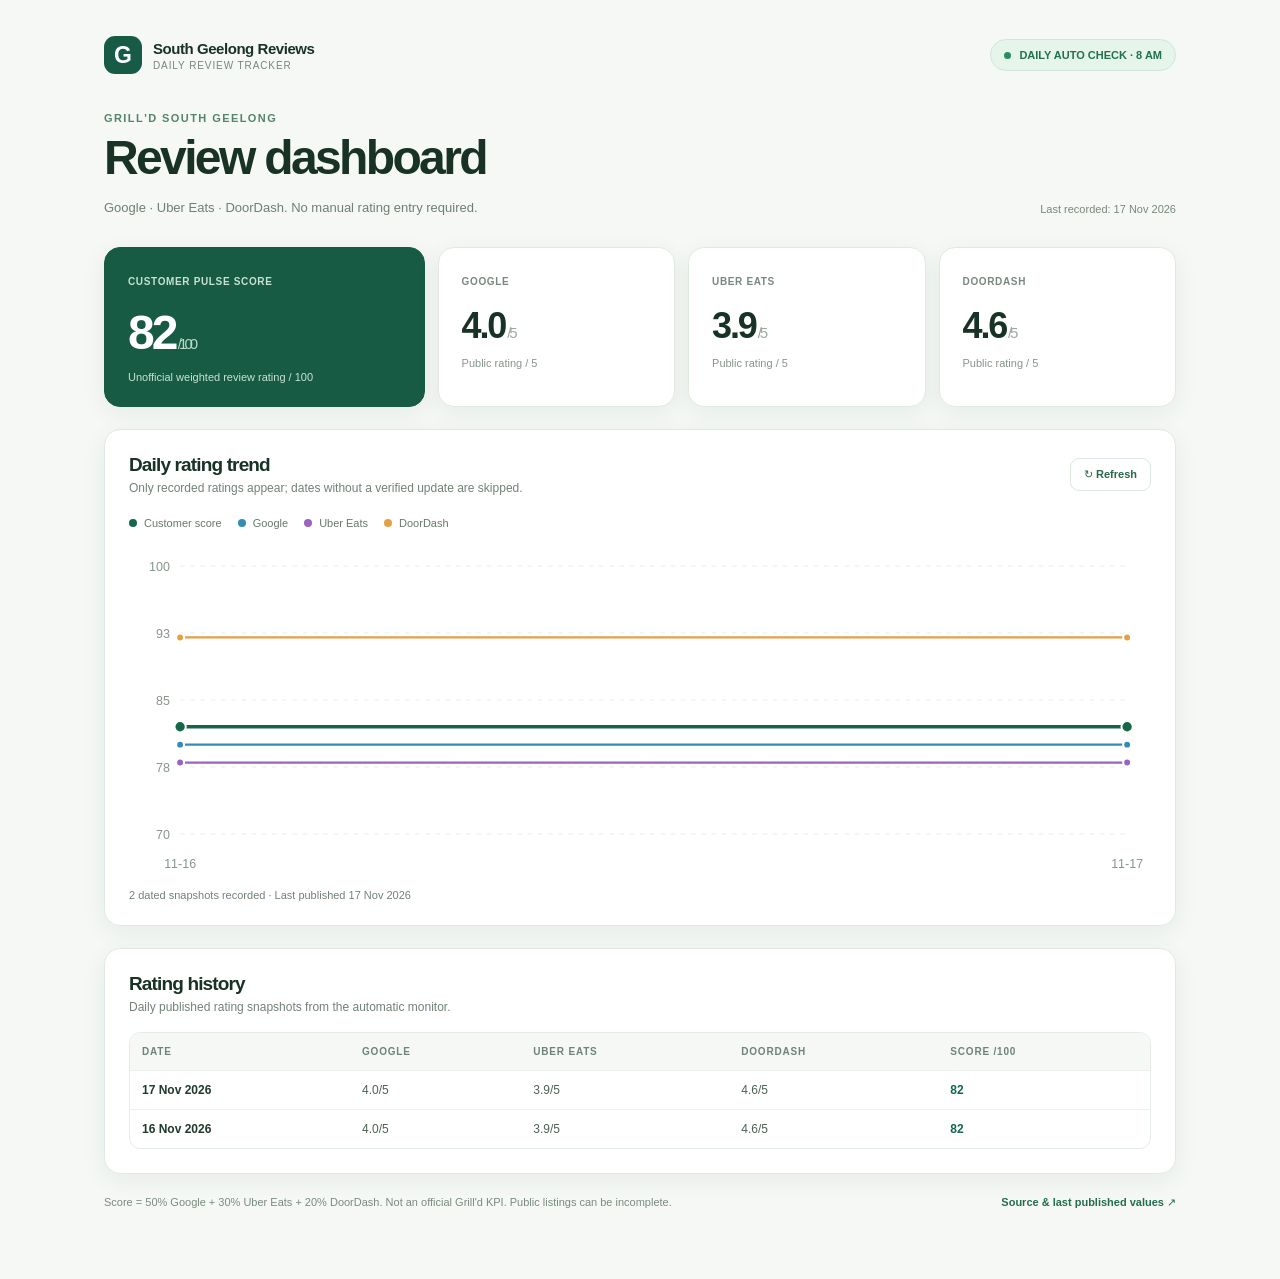
==== commit 0f5c89aa: "Make South Geelong review dashboard fully read-only and refresh from automatic daily rating snapshot" ====
--- a/arm-e-space/index.html
+++ b/arm-e-space/index.html
@@ -3,270 +3,139 @@
 <head>
 <meta charset="utf-8">
 <meta name="viewport" content="width=device-width, initial-scale=1">
-<meta name="theme-color" content="#f5f8f5">
-<meta name="description" content="Simple daily public review ratings tracker for Grill'd South Geelong.">
-<title>South Geelong · Review Dashboard</title>
+<meta name="theme-color" content="#f4f8f5">
+<meta name="description" content="Automatically updated daily review ratings for Grill'd South Geelong.">
+<title>South Geelong · Daily Review Dashboard</title>
 <style>
-:root{font-family:Inter,ui-sans-serif,-apple-system,BlinkMacSystemFont,"Segoe UI",sans-serif;color:#15251e;background:#f5f8f5;font-synthesis:none}
-*{box-sizing:border-box}body{margin:0}
-main{max-width:1120px;margin:0 auto;padding:38px 24px 70px}
-header{display:flex;gap:15px;align-items:center;justify-content:space-between;margin-bottom:33px}
-.logo{height:38px;width:38px;border-radius:12px;background:#145c47;color:white;font-size:23px;font-weight:800;display:grid;place-items:center}
-.brand{display:flex;align-items:center;gap:11px}
-.brand strong{display:block;font-size:16px;letter-spacing:-.4px}.brand small{display:block;font-size:10px;color:#71817a;margin-top:3px;letter-spacing:.08em}
-a{color:#12664d}
-.button{background:#16634b;color:#fff!important;border:0;border-radius:10px;padding:12px 16px;text-decoration:none;font-size:13px;font-weight:700;display:inline-flex;gap:8px;align-items:center}
-.button:hover{background:#0e4f3b}
-.hero{display:flex;justify-content:space-between;align-items:flex-end;gap:20px;margin:28px 0}
-.eyebrow{font-size:11px;letter-spacing:.16em;font-weight:800;color:#56816f}
-h1{font-size:clamp(29px,4vw,45px);line-height:1.1;letter-spacing:-.055em;margin:7px 0 10px}
-p{color:#677870;font-size:13px;line-height:1.6;margin:0}
-.update-date{white-space:nowrap;text-align:right;font-size:11px;color:#74857b;margin-bottom:4px}
-.card-grid{display:grid;grid-template-columns:1.35fr repeat(3,1fr);gap:13px;margin:25px 0}
-.card{background:#fff;border:1px solid #e1e9e2;border-radius:16px;padding:23px;box-shadow:0 5px 20px #173c2410}
-.card strong{display:block;font-size:35px;letter-spacing:-.06em;line-height:1.18;margin-top:17px}
-.card strong small{font-size:16px;font-weight:500;color:#a0aba2}
-.card .kicker{color:#76877c;font-size:11px;font-weight:750;letter-spacing:.05em}
-.card>p{margin-top:9px;font-size:11px}
-.score-card{background:#175a44;color:white;border-color:#175a44}
-.score-card .kicker,.score-card p{color:#c1ded0}
-.score-card strong{font-size:50px}
-.score-card strong small{color:#b3dbbe}
-.section{margin-top:28px;background:#fff;border:1px solid #e1e9e2;border-radius:17px;padding:25px;box-shadow:0 5px 20px #173c2410}
-.section h2{font-size:19px;letter-spacing:-.035em;margin:0 0 6px}
-.section-head{display:flex;justify-content:space-between;align-items:flex-start;gap:12px;margin-bottom:15px}
-.legend{display:flex;flex-wrap:wrap;gap:16px;margin:13px 0 3px}
-.legend span{display:flex;align-items:center;gap:7px;font-size:11px;color:#64756c}
-.dot{height:8px;width:8px;border-radius:50%;display:inline-block}
-svg{display:block;width:100%;height:auto;max-height:380px;margin-top:14px}
-.chart-note{font-size:11px;color:#7b8b83}
+:root{font-family:Inter,ui-sans-serif,-apple-system,BlinkMacSystemFont,"Segoe UI",sans-serif;color:#183226;background:#f5f8f5;font-synthesis:none}
+*{box-sizing:border-box}body{margin:0}main{max-width:1120px;margin:0 auto;padding:36px 24px 70px}
+header{display:flex;align-items:center;justify-content:space-between;gap:12px;margin-bottom:38px}
+.brand{display:flex;align-items:center;gap:11px}.brand-icon{width:38px;height:38px;background:#175b46;border-radius:11px;display:grid;place-items:center;color:white;font-size:23px;font-weight:900}
+.brand strong{display:block;font-size:15px;letter-spacing:-.03em}.brand small{display:block;font-size:10px;letter-spacing:.09em;color:#76867a;margin-top:3px}
+.auto-pill{display:inline-flex;align-items:center;gap:8px;border:1px solid #d0e7d8;color:#21714f;background:#e5f5e9;border-radius:999px;padding:9px 13px;font-size:11px;font-weight:800;white-space:nowrap}
+.auto-pill b{height:7px;width:7px;border-radius:50%;background:#278e5e;display:inline-block}
+h1,h2,p{margin:0}.eyebrow{font-size:11px;font-weight:800;color:#54846b;letter-spacing:.13em;margin-bottom:7px}
+h1{font-size:clamp(30px,4.1vw,48px);line-height:1.14;letter-spacing:-.055em}
+.subtitle{font-size:13px;color:#6e8073;margin-top:12px;line-height:1.6}
+.headline{display:flex;align-items:flex-end;justify-content:space-between;gap:15px}
+.update-date{text-align:right;white-space:nowrap;color:#78887c;font-size:11px;line-height:1.7}
+.card-grid{display:grid;grid-template-columns:1.35fr repeat(3,1fr);gap:13px;margin:28px 0 0}
+.card{padding:23px;border:1px solid #e1eae1;border-radius:16px;background:white;box-shadow:0 6px 24px #163b2110}
+.card .kicker{font-size:10px;color:#78887e;font-weight:800;letter-spacing:.065em}
+.card strong{display:block;font-size:36px;line-height:1.15;letter-spacing:-.06em;margin-top:16px}
+.card strong small{font-size:15px;color:#9aaa9f;font-weight:500;margin-left:2px}
+.card p{font-size:11px;color:#87958a;margin-top:11px}
+.score-card{background:#175b45;border-color:#175b45;color:white}
+.score-card .kicker,.score-card p{color:#c8e2d1}
+.score-card strong{font-size:48px}.score-card strong small{color:#bbdac9}
+.section{background:#fff;border:1px solid #e1eae1;border-radius:16px;padding:24px;margin-top:22px;box-shadow:0 6px 24px #163b2110}
+.section h2{font-size:19px;letter-spacing:-.045em}.section p{font-size:12px;color:#718276;margin-top:5px}
+.section-heading{display:flex;justify-content:space-between;align-items:center;gap:14px}
+.legend{display:flex;gap:16px;flex-wrap:wrap;margin:22px 0 0}
+.legend>span{display:flex;align-items:center;gap:7px;color:#667a6b;font-size:11px}.dot{width:8px;height:8px;border-radius:50%;display:inline-block}
+.chart{display:block;width:100%;height:auto;max-height:365px;margin-top:12px}
+#chartNote{font-size:11px;margin-top:8px}
+.table-wrap{border:1px solid #e5ece6;border-radius:11px;overflow-x:auto;margin-top:18px}
 table{border-collapse:collapse;width:100%;text-align:left;font-size:12px}
-thead th{color:#7d8c83;font-size:10px;letter-spacing:.06em;text-transform:uppercase;padding:13px 12px;background:#f6f9f6}
-tbody td{border-top:1px solid #edf1ed;padding:12px;color:#516359}
-tbody td:first-child{font-weight:700;color:#243b30}
-tbody td:last-child{font-weight:800;color:#12614a}
-.scroller{overflow-x:auto;border:1px solid #e5ebe5;border-radius:11px;margin-top:14px}
-th,td{min-width:120px}
-footer{font-size:11px;color:#74847a;margin-top:21px;display:flex;justify-content:space-between;gap:20px}
-footer p{font-size:11px}footer a{font-weight:650;text-decoration:none}
-.error{padding:25px;background:#fff3ee;color:#943e22;border:1px solid #e7c2b1;border-radius:12px}
-@media(max-width:850px){.card-grid{grid-template-columns:repeat(2,minmax(0,1fr))}.hero{display:block}.update-date{text-align:left;margin-top:13px}}
-@media(max-width:530px){main{padding:22px 14px 45px}.card-grid{gap:9px}.card{padding:18px}.card strong{font-size:30px}.score-card strong{font-size:41px}.card .kicker{font-size:10px}.section{padding:17px}.section-head{display:block}.button{font-size:11px;padding:10px 12px}header{margin-bottom:25px}footer{display:block}footer p{margin-bottom:9px}}
-
-/* Enter a rating right on the site */
-.entry-section{background:linear-gradient(120deg,#e8f5ed,#f6fbf7);border-color:#d6e7d9}
-.entry-head{display:flex;justify-content:space-between;align-items:start;gap:20px;margin-bottom:18px}
-.local-pill{font-size:11px;font-weight:750;color:#32614c;background:#d9ecdf;border-radius:22px;padding:6px 12px;white-space:nowrap}
-.rating-form{display:grid;grid-template-columns:1.24fr repeat(3,1fr) auto;align-items:end;gap:12px}
-.rating-form label{display:block;font-size:11px;color:#435d4d;font-weight:750}
-.rating-form input{display:block;width:100%;height:44px;border:1px solid #c6d8ca;background:#fff;border-radius:9px;padding:0 11px;color:#153829;font-size:15px;margin-top:5px;min-width:0}
-.rating-form input:focus{outline:2px solid #8bc8a2;outline-offset:1px}
-.rating-form button{height:44px;white-space:nowrap;justify-content:center;cursor:pointer;font:700 13px inherit}
-.entry-message{color:#2c6246;font-size:12px;min-height:18px;margin-top:12px}
-.entry-actions{display:flex;justify-content:space-between;flex-wrap:wrap;gap:10px;align-items:center;margin-top:13px}
-.entry-actions p{font-size:11px;max-width:650px}
-.secondary-button{border:1px solid #cddbd0;color:#22634b;background:#fff;border-radius:8px;padding:9px 11px;font-size:11px;font-weight:750;cursor:pointer}
-.history-actions{display:flex;gap:7px}
-.history-actions button{background:#eaf5ed;color:#17624a;border:0;border-radius:7px;padding:6px 9px;font-size:11px;cursor:pointer}
-.history-actions button.delete{background:#fff0ed;color:#a2493f}
-.status-note{background:#fff3e3;color:#7c5628;border:1px solid #eacb94;border-radius:9px;padding:10px 13px;margin-bottom:15px;font-size:12px}
-@media(max-width:850px){.rating-form{grid-template-columns:repeat(2,minmax(0,1fr))}.rating-form button{grid-column:1/-1}}
-@media(max-width:540px){.entry-head{display:block}.local-pill{display:inline-block;margin-top:11px}.rating-form{grid-template-columns:repeat(2,minmax(0,1fr));gap:10px}.rating-form label{font-size:10px}.entry-actions{display:block}.entry-actions .secondary-button{margin-top:10px}.history-actions{flex-wrap:wrap}th,td{min-width:105px}}
-
+th{font-size:10px;letter-spacing:.08em;text-transform:uppercase;color:#708378;background:#f5f8f5;padding:13px 12px}
+td{border-top:1px solid #edf2ed;padding:12px;color:#4b6253}
+td:first-child{font-weight:700;color:#1f3b2d}td:last-child{font-weight:800;color:#12684b}
+.message{border-radius:12px;padding:15px;margin-top:19px;color:#8e4a34;background:#fff4ec;border:1px solid #eccfbf;font-size:12px}
+footer{display:flex;justify-content:space-between;gap:18px;margin-top:22px;color:#798b7f;font-size:11px}
+footer a{color:#246e4c;font-weight:700;text-decoration:none}
+button.refresh{cursor:pointer;border:1px solid #dbe8de;background:#fff;color:#28684b;padding:9px 13px;border-radius:9px;font-size:11px;font-weight:800}
+button.refresh:hover{background:#eaf5ec}
+@media(max-width:850px){.card-grid{grid-template-columns:repeat(2,minmax(0,1fr))}.headline{display:block}.update-date{text-align:left;margin-top:13px}}
+@media(max-width:540px){main{padding:23px 14px 42px}header{margin-bottom:28px}.auto-pill{font-size:10px;padding:8px 9px}.card-grid{gap:9px}.card{padding:17px}.card strong{font-size:31px}.score-card strong{font-size:42px}.card .kicker{font-size:10px}.section{padding:17px}.section-heading{align-items:flex-start}.legend{gap:9px}.chart{min-height:185px}footer{display:block}footer p{margin-bottom:10px}th,td{min-width:110px}}
 </style>
 </head>
 <body>
 <main>
 <header>
- <div class="brand"><span class="logo">G</span><span><strong>South Geelong Reviews</strong><small>PERSONAL RATING TRACKER</small></span></div>
- <a class="button" href="#update">＋ Add daily rating</a>
+  <div class="brand"><div class="brand-icon">G</div><div><strong>South Geelong Reviews</strong><small>DAILY REVIEW TRACKER</small></div></div>
+  <span class="auto-pill"><b></b> DAILY AUTO CHECK · 8 AM</span>
 </header>
-<div class="hero">
- <div><div class="eyebrow">GRILL'D SOUTH GEELONG</div><h1>Review dashboard</h1><p>Enter the ratings here each day. Your score and graph update instantly.</p></div>
- <div class="update-date" id="lastDate">Loading saved ratings…</div>
+<div class="headline">
+  <div><div class="eyebrow">GRILL'D SOUTH GEELONG</div><h1>Review dashboard</h1><p class="subtitle">Google · Uber Eats · DoorDash. No manual rating entry required.</p></div>
+  <div class="update-date" id="lastDate">Loading review history...</div>
 </div>
-<div id="error" hidden></div>
-<section class="section entry-section" id="update">
- <div class="entry-head"><div><h2>Update today's ratings</h2><p>Enter the public rating on each platform, then press Save. You can edit past days below.</p></div><span class="local-pill">✓ Saves in this browser</span></div>
- <form id="ratingForm" class="rating-form">
-  <label>Date<input id="inputDate" name="date" type="date" required></label>
-  <label>Google / 5<input id="inputGoogle" name="google" type="number" min="0" max="5" step="0.1" placeholder="4.0" required></label>
-  <label>Uber Eats / 5<input id="inputUber" name="uber" type="number" min="0" max="5" step="0.1" placeholder="3.9" required></label>
-  <label>DoorDash / 5<input id="inputDash" name="dash" type="number" min="0" max="5" step="0.1" placeholder="4.6" required></label>
-  <button class="button" type="submit">Save rating</button>
- </form>
- <div class="entry-message" id="formMessage" role="status" aria-live="polite"></div>
- <div class="entry-actions"><p><strong>Note:</strong> Saved entries stay in this browser only, not on the public GitHub site or other devices. Export a backup if needed.</p><button id="exportCsv" type="button" class="secondary-button">↓ Export my ratings</button></div>
-</section>
-
+<div id="error" class="message" hidden></div>
 <div id="dashboard" hidden>
- <div class="card-grid">
-   <article class="card score-card"><div class="kicker">OVERALL DAILY SCORE</div><strong id="score">—</strong><p>Custom rating index · out of 100</p></article>
-   <article class="card"><div class="kicker">GOOGLE</div><strong id="google">—</strong><p>Out of 5 stars</p></article>
-   <article class="card"><div class="kicker">UBER EATS</div><strong id="uber">—</strong><p>Out of 5 stars</p></article>
-   <article class="card"><div class="kicker">DOORDASH</div><strong id="dash">—</strong><p>Out of 5 stars</p></article>
- </div>
- <section class="section">
-   <div class="section-head"><div><h2>Daily rating trend</h2><p>Your rating history, based only on dates entered in the sheet.</p></div></div>
-   <div class="legend"><span><i class="dot" style="background:#12634a"></i>Overall score</span><span><i class="dot" style="background:#3996bd"></i>Google</span><span><i class="dot" style="background:#9666bd"></i>Uber Eats</span><span><i class="dot" style="background:#e6a044"></i>DoorDash</span></div>
-   <svg id="trend" viewBox="0 0 900 300" role="img" aria-label="Daily score trend"></svg>
-   <p id="chartNote" class="chart-note"></p>
- </section>
- <section class="section">
-   <div class="section-head"><div><h2>Daily history</h2><p>Ratings you have entered or edited on this website.</p></div><span style="font-size:11px;color:#7d8c83">Edit or delete a day below</span></div>
-   <div class="scroller"><table><thead><tr><th>Date</th><th>Google /5</th><th>Uber Eats /5</th><th>DoorDash /5</th><th>Score /100</th><th>Action</th></tr></thead><tbody id="rows"></tbody></table></div>
- </section>
+  <div class="card-grid">
+    <article class="card score-card"><span class="kicker">CUSTOMER PULSE SCORE</span><strong id="score">—</strong><p>Unofficial weighted review rating / 100</p></article>
+    <article class="card"><span class="kicker">GOOGLE</span><strong id="google">—</strong><p>Public rating / 5</p></article>
+    <article class="card"><span class="kicker">UBER EATS</span><strong id="uber">—</strong><p>Public rating / 5</p></article>
+    <article class="card"><span class="kicker">DOORDASH</span><strong id="dash">—</strong><p>Public rating / 5</p></article>
+  </div>
+  <section class="section">
+    <div class="section-heading"><div><h2>Daily rating trend</h2><p>Only recorded ratings appear; dates without a verified update are skipped.</p></div><button type="button" id="refresh" class="refresh">↻ Refresh</button></div>
+    <div class="legend"><span><i class="dot" style="background:#166748"></i>Customer score</span><span><i class="dot" style="background:#318db8"></i>Google</span><span><i class="dot" style="background:#9963bf"></i>Uber Eats</span><span><i class="dot" style="background:#e6a044"></i>DoorDash</span></div>
+    <svg id="trend" class="chart" viewBox="0 0 900 300" role="img" aria-label="Daily customer rating trend"></svg>
+    <p id="chartNote"></p>
+  </section>
+  <section class="section">
+    <div><h2>Rating history</h2><p>Daily published rating snapshots from the automatic monitor.</p></div>
+    <div class="table-wrap"><table><thead><tr><th>Date</th><th>Google</th><th>Uber Eats</th><th>DoorDash</th><th>Score /100</th></tr></thead><tbody id="rows"></tbody></table></div>
+  </section>
 </div>
-<footer><p>Score = 50% Google + 30% Uber Eats + 20% DoorDash, converted to /100. Unofficial, not a Grill'd company KPI.</p><span>Stored on your current device · not shared across browsers</span></footer>
+<footer><p>Score = 50% Google + 30% Uber Eats + 20% DoorDash. Not an official Grill'd KPI. Public listings can be incomplete.</p><a href="https://github.com/aby1602/Portfolio/blob/main/arm-e-space/ratings.csv" target="_blank" rel="noopener noreferrer">Source &amp; last published values ↗</a></footer>
 </main>
 <script>
-
+"use strict";
 (function () {
-"use strict";
-const $ = (id) => document.getElementById(id);
-const SOURCE = "./ratings.csv";
-const KEY = "south-geelong-review-editor-v1";
-let baseline = [], edits = { entries: {}, hidden: [] }, current = [];
-const round = Math.round;
-function score(r) { return round((r.google * .5 + r.uber * .3 + r.dash * .2) * 20); }
-function esc(s) { return String(s).replace(/[&<>"']/g, c => ({ "&":"&amp;", "<":"&lt;", ">":"&gt;", '"':"&quot;", "'":"&#39;" }[c])); }
-function localToday(){
-  const p = new Intl.DateTimeFormat("en-GB", {timeZone:"Australia/Melbourne", year:"numeric",month:"2-digit",day:"2-digit"}).formatToParts(new Date());
-  const v = t => p.find(x=>x.type===t).value;
-  return v("year")+"-"+v("month")+"-"+v("day");
-}
-function fmt(d) {
-  const t = new Date(d+"T12:00:00+11:00");
+const $=id=>document.getElementById(id);
+function safe(s){return String(s).replace(/[&<>"']/g,c=>({"&":"&amp;","<":"&lt;",">":"&gt;",'"':"&quot;","'":"&#39;"}[c]));}
+function fmt(d){
+  const t=new Date(d+"T12:00:00+11:00");
   return Number.isNaN(t.getTime())?d:new Intl.DateTimeFormat("en-AU",{day:"numeric",month:"short",year:"numeric",timeZone:"Australia/Melbourne"}).format(t);
 }
-function clean(r) {
-  if (!r || typeof r !== "object" || !/^\d{4}-\d{2}-\d{2}$/.test(String(r.date))) return null;
-  const vals = ["google","uber","dash"].map(k=>Number(r[k]));
-  if (["google","uber","dash"].some(k=>r[k] === "" || r[k] == null) || vals.some(v=>!Number.isFinite(v)||v<0||v>5)) return null;
-  return {date:r.date, google:vals[0],uber:vals[1],dash:vals[2]};
+function pulse(r){return Math.round((r.google*.5+r.uber*.3+r.dash*.2)*20);}
+function parse(csv){
+  const rows=csv.trim().split(/\r?\n/), records=new Map();
+  const header=(rows.shift()||"").toLowerCase().replace(/\s/g,"");
+  if(header!=="date,google,uber_eats,doordash")throw new Error("Published ratings format unavailable.");
+  rows.forEach(line=>{
+    const v=line.split(",").map(s=>s.trim());
+    if(v.length!==4||!/^\d{4}-\d{2}-\d{2}$/.test(v[0])||v.slice(1).some(s=>!s))return;
+    const nums=v.slice(1).map(Number);
+    if(nums.some(n=>!Number.isFinite(n)||n<0||n>5))return;
+    records.set(v[0],{date:v[0],google:nums[0],uber:nums[1],dash:nums[2]});
+  });
+  return [...records.values()].sort((a,b)=>a.date.localeCompare(b.date));
 }
-function parse(csv){
-  const lines=csv.trim().split(/\r?\n/);
-  if ((lines.shift()||"").toLowerCase().replace(/\s+/g,"")!=="date,google,uber_eats,doordash") throw new Error("Source CSV headings are invalid.");
-  const map=new Map();
-  lines.forEach(line=>{
-    const c=line.split(",").map(x=>x.trim());
-    const r=c.length===4?clean({date:c[0],google:c[1],uber:c[2],dash:c[3]}):null;
-    if (r) map.set(r.date,r);
+function graph(data){
+  const svg=$("trend"),all=data.slice(-45),W=900,H=300,L=45,R=21,T=22,B=42,w=W-L-R,h=H-T-B;
+  const vals=all.flatMap(r=>[pulse(r),r.google*20,r.uber*20,r.dash*20]);
+  let min=Math.max(0,Math.floor((Math.min(...vals)-8)/10)*10),max=Math.min(100,Math.ceil((Math.max(...vals)+8)/10)*10);
+  if(min===max){min=Math.max(0,min-10);max=Math.min(100,max+10);}
+  const x=i=>L+(all.length===1?w/2:i*w/(all.length-1)),y=v=>T+(max-v)/(max-min)*h;
+  let markup="";
+  for(let i=0;i<=4;i++){const n=min+(max-min)*i/4,py=y(n);markup+='<line x1="'+L+'" x2="'+(W-R)+'" y1="'+py+'" y2="'+py+'" stroke="#e7eee8" stroke-dasharray="4 5"/><text x="'+(L-9)+'" y="'+(py+4)+'" text-anchor="end" fill="#85968a" font-size="11">'+Math.round(n)+'</text>';}
+  [["dash","#e6a044",r=>r.dash*20],["uber","#9963bf",r=>r.uber*20],["google","#318db8",r=>r.google*20],["score","#166748",r=>pulse(r)]].forEach(s=>{
+    if(all.length>1)markup+='<path d="'+all.map((r,i)=>(i?"L":"M")+x(i).toFixed(1)+" "+y(s[2](r)).toFixed(1)).join(" ")+'" stroke="'+s[1]+'" fill="none" stroke-width="'+(s[0]==="score"?3:2)+'" stroke-linecap="round" stroke-linejoin="round"/>';
+    all.forEach((r,i)=>markup+='<circle cx="'+x(i)+'" cy="'+y(s[2](r))+'" r="'+(s[0]==="score"?5:3.5)+'" fill="'+s[1]+'" stroke="#fff" stroke-width="1.8"><title>'+safe(fmt(r.date)+" · "+s[0]+": "+Math.round(s[2](r))+"/100")+'</title></circle>');
   });
-  return [...map.values()];
+  all.forEach((r,i)=>{if(all.length<=9||i%Math.ceil(all.length/8)===0||i===all.length-1)markup+='<text x="'+x(i)+'" y="'+(H-12)+'" text-anchor="middle" fill="#84968a" font-size="11">'+safe(r.date.slice(5))+'</text>';});
+  svg.innerHTML=markup;
+  $("chartNote").textContent=all.length===1?"First rating snapshot. The graph grows as new checks are published.":all.length+" dated snapshots recorded · Last published "+fmt(all[all.length-1].date);
 }
-function loadEdits() {
-  try {
-    const raw=JSON.parse(localStorage.getItem(KEY)||"null");
-    if (raw && typeof raw.entries==="object" && !Array.isArray(raw.entries)) {
-      const entries = {};
-      Object.entries(raw.entries).forEach(([date, r])=>{const valid=clean(r);if(valid&&date===valid.date)entries[date]=valid;});
-      edits={entries,hidden:Array.isArray(raw.hidden)?raw.hidden.filter(v=>/^\d{4}-\d{2}-\d{2}$/.test(v)):[]};
-    }
-  } catch (_) { /* browser storage unavailable */ }
+async function refresh(){
+  try{
+    const res=await fetch("./ratings.csv?t="+Date.now(),{cache:"no-store"});
+    if(!res.ok)throw new Error("Could not load the published rating history.");
+    const rows=parse(await res.text());if(!rows.length)throw new Error("No recorded rating snapshots.");
+    const last=rows[rows.length-1];
+    $("score").innerHTML=pulse(last)+'<small>/100</small>';
+    for(const [id,key] of [["google","google"],["uber","uber"],["dash","dash"]])$(""+id).innerHTML=last[key].toFixed(1)+'<small>/5</small>';
+    $("lastDate").textContent="Last recorded: "+fmt(last.date);
+    $("rows").innerHTML=rows.slice().reverse().map(r=>'<tr><td>'+safe(fmt(r.date))+'</td><td>'+r.google.toFixed(1)+'/5</td><td>'+r.uber.toFixed(1)+'/5</td><td>'+r.dash.toFixed(1)+'/5</td><td>'+pulse(r)+'</td></tr>').join("");
+    graph(rows);$("dashboard").hidden=false;$("error").hidden=true;
+  }catch(e){$("error").hidden=false;$("error").textContent="Rating data could not be refreshed. The last displayed values may be out of date. "+e.message;}
 }
-function persist(){
-  try {
-    localStorage.setItem(KEY,JSON.stringify(edits));
-    return true;
-  } catch (_) { return false; }
-}
-function combined(){
-  const map=new Map(baseline.map(r=>[r.date,r]));
-  Object.values(edits.entries).forEach(r=>map.set(r.date,r));
-  edits.hidden.forEach(date=>map.delete(date));
-  return [...map.values()].sort((a,b)=>a.date.localeCompare(b.date));
-}
-function setStatus(message, issue=false) {
-  $("formMessage").textContent=message;
-  $("formMessage").style.color=issue?"#aa4334":"#2c6246";
-}
-function fillForm(date){
-  $("inputDate").value=date;
-  const r=current.find(x=>x.date===date);
-  $("inputGoogle").value=r?r.google:"";
-  $("inputUber").value=r?r.uber:"";
-  $("inputDash").value=r?r.dash:"";
-}
-function graph(entries){
-  const svg=$("trend");
-  if(!entries.length){svg.innerHTML="";$("chartNote").textContent="Enter your first rating above to begin the chart.";return;}
-  const W=900,H=300,L=45,R=21,T=22,B=42,w=W-L-R,h=H-T-B,all=entries.slice(-45);
-  const vals=all.flatMap(r=>[score(r),r.google*20,r.uber*20,r.dash*20]);
-  const min=Math.max(0,Math.floor((Math.min(...vals)-8)/10)*10),max=Math.min(100,Math.ceil((Math.max(...vals)+8)/10)*10);
-  const lo=min===max?Math.max(0,min-10):min,hi=min===max?Math.min(100,max+10):max;
-  const x=i=>L+(all.length===1?w/2:i*w/(all.length-1)),y=v=>T+(hi-v)/(hi-lo)*h;
-  let markup="";
-  for(let i=0;i<=4;i++){const n=lo+(hi-lo)*i/4,py=y(n);markup+='<line x1="'+L+'" x2="'+(W-R)+'" y1="'+py+'" y2="'+py+'" stroke="#e7eee8" stroke-dasharray="4 5"/><text x="'+(L-9)+'" y="'+(py+4)+'" text-anchor="end" fill="#839288" font-size="11">'+Math.round(n)+'</text>';}
-  [["dash","#e6a044",r=>r.dash*20],["uber","#9666bd",r=>r.uber*20],["google","#3996bd",r=>r.google*20],["score","#12634a",r=>score(r)]].forEach(s=>{
-    if(all.length>1)markup+='<path d="'+all.map((r,i)=>(i?"L":"M")+x(i).toFixed(1)+" "+y(s[2](r)).toFixed(1)).join(" ")+'" fill="none" stroke="'+s[1]+'" stroke-width="'+(s[0]==="score"?3:2)+'" stroke-linecap="round" stroke-linejoin="round"/>';
-    all.forEach((r,i)=>{markup+='<circle cx="'+x(i)+'" cy="'+y(s[2](r))+'" r="'+(s[0]==="score"?5:3.5)+'" fill="'+s[1]+'" stroke="#fff" stroke-width="1.8"><title>'+esc(fmt(r.date)+" · "+s[0]+": "+Math.round(s[2](r))+"/100")+'</title></circle>';});
-  });
-  all.forEach((r,i)=>{if(all.length<=9||i%Math.ceil(all.length/8)===0||i===all.length-1)markup+='<text x="'+x(i)+'" y="'+(H-12)+'" text-anchor="middle" fill="#829185" font-size="11">'+esc(r.date.slice(5))+'</text>';});
-  svg.innerHTML=markup;
-  $("chartNote").textContent=all.length===1?"One day saved so far.":all.length+" days plotted · Latest "+fmt(all[all.length-1].date);
-}
-function render(){
-  current=combined();
-  $("dashboard").hidden=false;
-  if(!current.length){
-    ["score","google","uber","dash"].forEach(id=>$(id).textContent="—");
-    $("lastDate").textContent="No ratings saved yet";
-    $("rows").innerHTML='<tr><td colspan="6">No ratings. Add one using the form above.</td></tr>';
-    graph([]);return;
-  }
-  const last=current[current.length-1];
-  $("score").innerHTML=score(last)+'<small>/100</small>';
-  for(const [id,key] of [["google","google"],["uber","uber"],["dash","dash"]])$(id).innerHTML=last[key].toFixed(1)+'<small>/5</small>';
-  $("lastDate").textContent="Latest rating: "+fmt(last.date);
-  $("rows").innerHTML=current.slice().reverse().map(r=>'<tr><td>'+esc(fmt(r.date))+'</td><td>'+r.google.toFixed(1)+'</td><td>'+r.uber.toFixed(1)+'</td><td>'+r.dash.toFixed(1)+'</td><td>'+score(r)+'</td><td><div class="history-actions"><button type="button" data-edit="'+esc(r.date)+'">Edit</button><button type="button" class="delete" data-delete="'+esc(r.date)+'">Delete</button></div></td></tr>').join("");
-  graph(current);
-}
-$("ratingForm").addEventListener("submit",e=>{
-  e.preventDefault();
-  const date=$("inputDate").value,raw={date,google:$("inputGoogle").value,uber:$("inputUber").value,dash:$("inputDash").value};
-  const r=clean(raw);
-  if(!r){setStatus("Please enter a valid date and three ratings from 0 to 5.",true);return;}
-  edits.entries[date]=r;edits.hidden=edits.hidden.filter(d=>d!==date);
-  if(!persist()){setStatus("Browser storage is blocked; your rating may be lost after refresh.",true);return;}
-  render();setStatus("✓ Saved "+fmt(date)+" · Score "+score(r)+"/100. Your graph is updated.");
-});
-$("inputDate").addEventListener("change",()=>{fillForm($("inputDate").value);setStatus("");});
-$("rows").addEventListener("click",e=>{
-  const edit=e.target.closest("[data-edit]");
-  if(edit){fillForm(edit.dataset.edit);setStatus("Editing "+fmt(edit.dataset.edit));$("update").scrollIntoView({behavior:"smooth",block:"start"});return;}
-  const del=e.target.closest("[data-delete]");
-  if(!del)return;
-  const date=del.dataset.delete;
-  if(!confirm("Delete the rating for "+fmt(date)+" from this browser?"))return;
-  delete edits.entries[date];if(!edits.hidden.includes(date))edits.hidden.push(date);
-  if(!persist()){setStatus("Unable to save deletion in browser.",true);return;}
-  render();setStatus("Removed "+fmt(date)+".");fillForm(localToday());
-});
-$("exportCsv").addEventListener("click",()=>{
-  const lines=["date,google,uber_eats,doordash",...combined().map(r=>[r.date,r.google,r.uber,r.dash].join(","))];
-  const url=URL.createObjectURL(new Blob([lines.join("\n")+"\n"],{type:"text/csv;charset=utf-8"}));
-  const a=document.createElement("a");a.href=url;a.download="south-geelong-ratings-"+localToday()+".csv";a.click();
-  setTimeout(()=>URL.revokeObjectURL(url),2000);setStatus("Backup downloaded.");
-});
-async function init(){
-  loadEdits();
-  try{
-    const res=await fetch(SOURCE,{cache:"no-store"});
-    if(!res.ok)throw new Error("Public baseline unavailable.");
-    baseline=parse(await res.text());
-  }catch(e){
-    if(!Object.keys(edits.entries).length){
-      $("error").className="status-note";$("error").hidden=false;
-      $("error").textContent="Could not load starting ratings; you can still add your own scores here.";
-    } else {setStatus("Showing this browser's saved ratings; public baseline unavailable.",true);}
-  }
-  render();fillForm(localToday());
-}
-init();
+$("refresh").addEventListener("click",refresh);
+refresh();
+setInterval(refresh,15*60*1000);
 })();
-
 </script>
 </body>
 </html>
